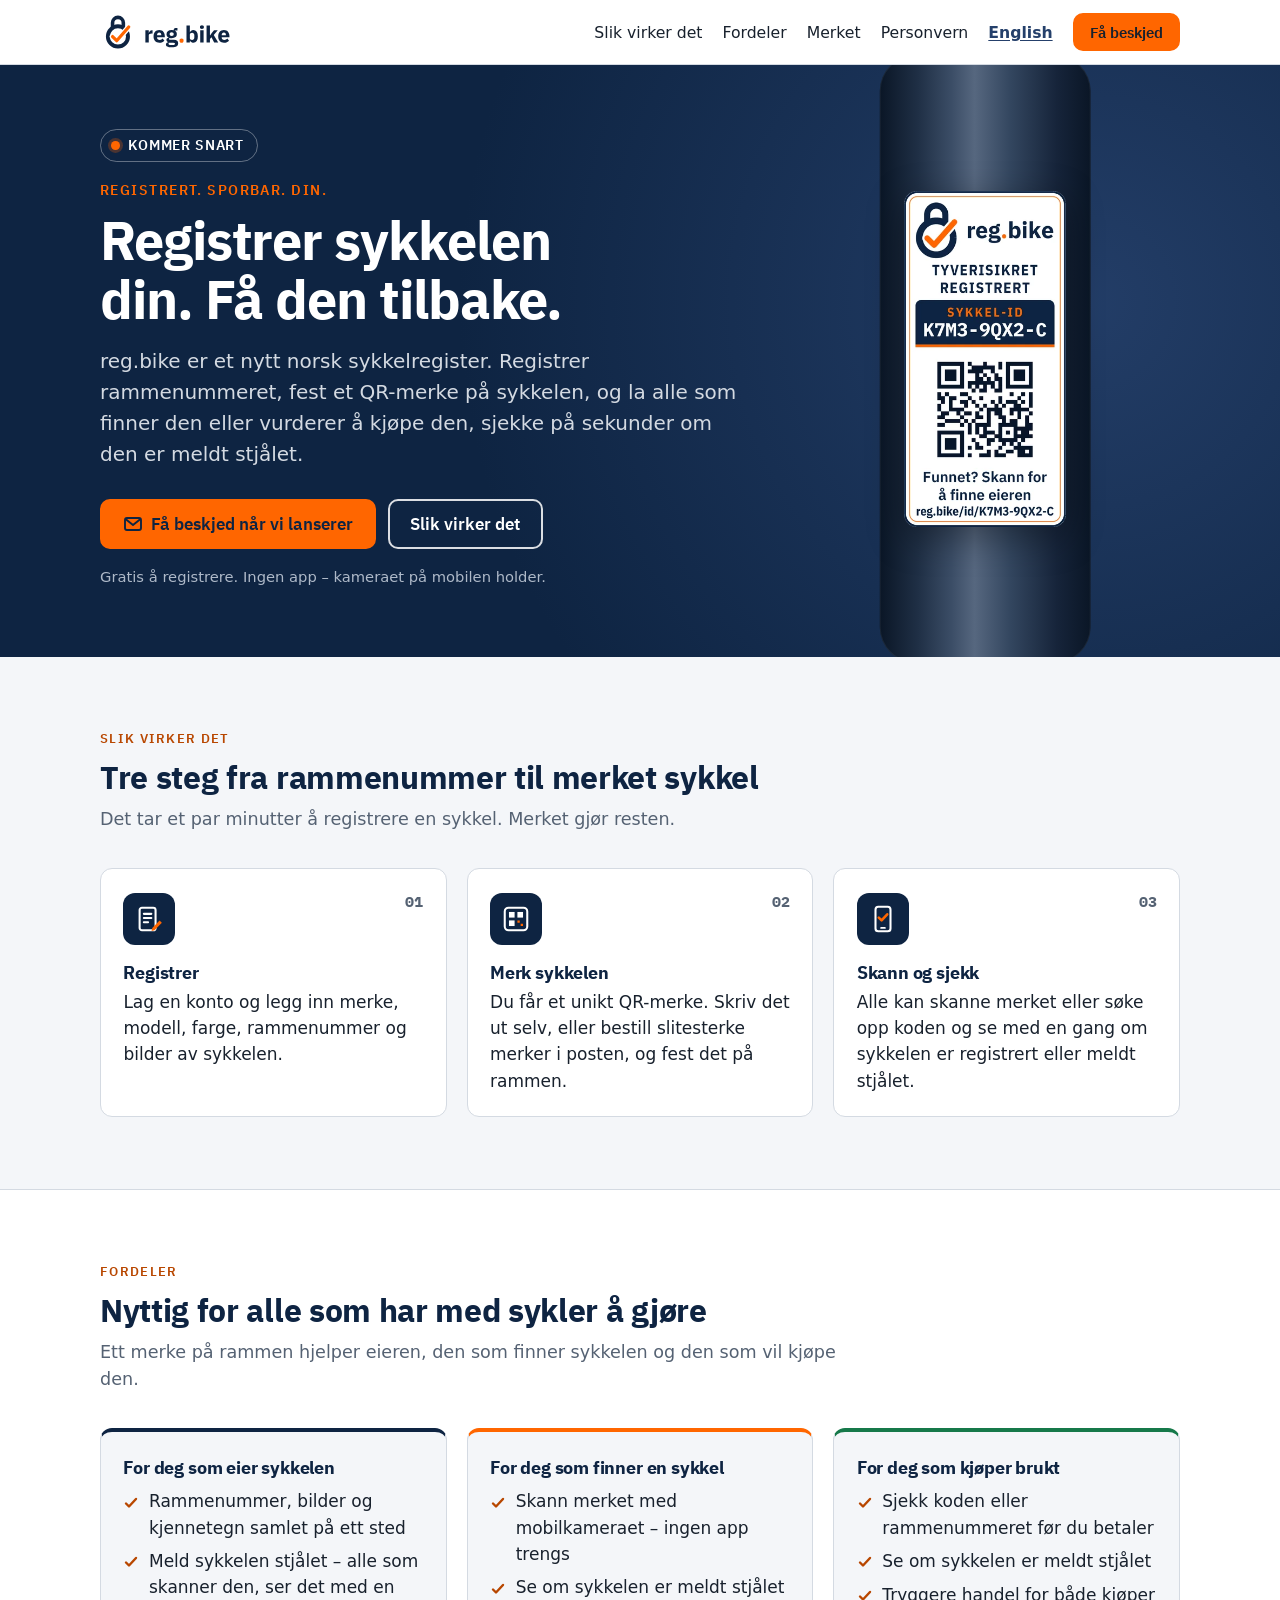
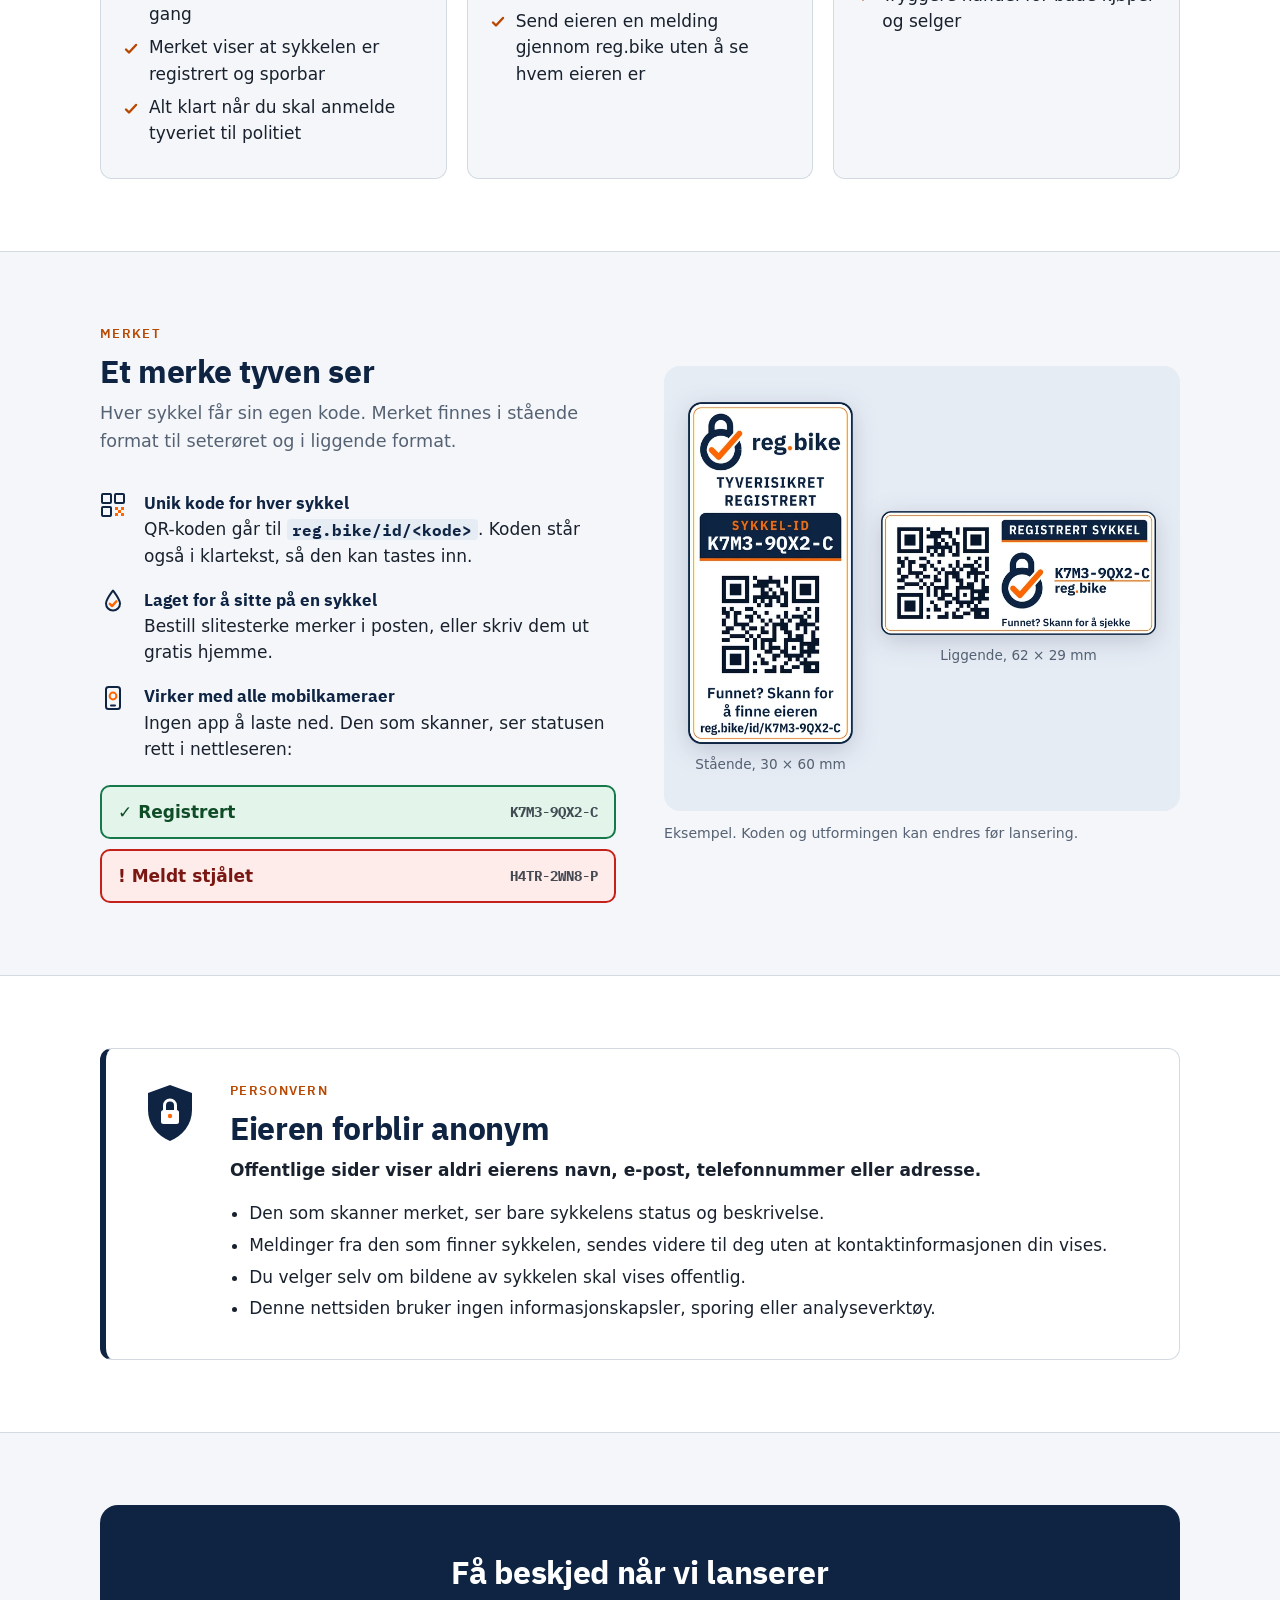
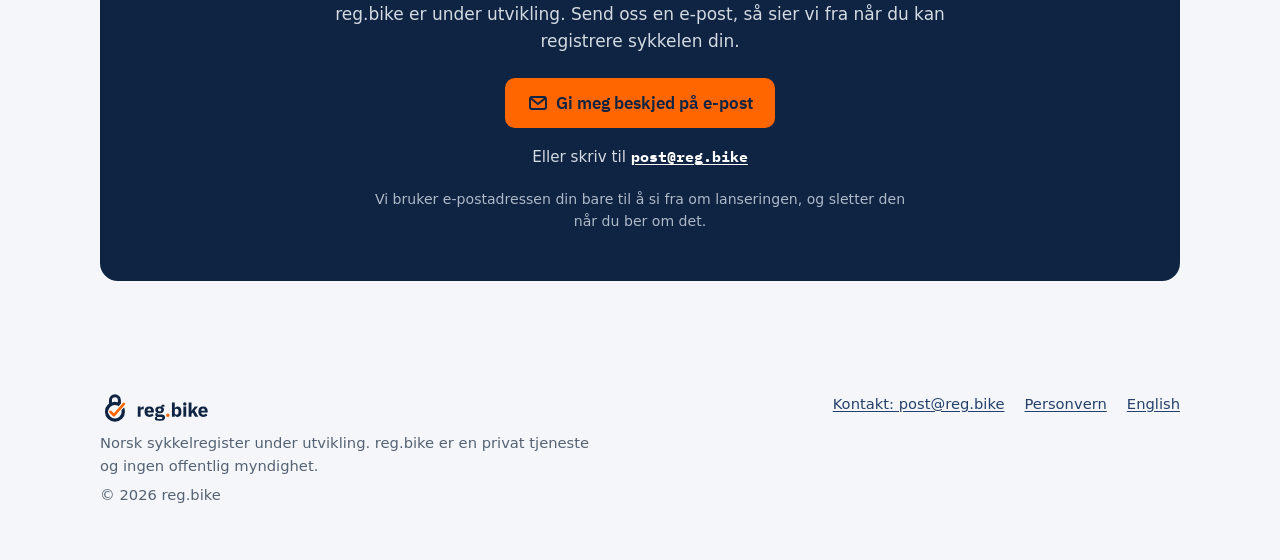
==== index.html @ eb4c4d3d "Landing page for reg.bike (coming soon), nb + en" ====
<!doctype html>
<html lang="nb">
<head>
<meta charset="utf-8">
<meta name="viewport" content="width=device-width, initial-scale=1">
<meta http-equiv="Content-Security-Policy" content="default-src 'none'; img-src 'self' data:; style-src 'self'; font-src 'self'; manifest-src 'self'; base-uri 'none'; form-action 'none'">
<meta name="referrer" content="strict-origin-when-cross-origin">
<title>reg.bike – norsk sykkelregister · Kommer snart</title>
<meta name="description" content="Registrer sykkelen med rammenummer og få et unikt QR-merke. Alle som finner eller vil kjøpe sykkelen, kan sjekke om den er registrert eller meldt stjålet. Kommer snart.">
<link rel="canonical" href="https://reg.bike/">
<link rel="alternate" hreflang="nb" href="https://reg.bike/">
<link rel="alternate" hreflang="en" href="https://reg.bike/en/">
<link rel="alternate" hreflang="x-default" href="https://reg.bike/">
<meta property="og:type" content="website">
<meta property="og:site_name" content="reg.bike">
<meta property="og:url" content="https://reg.bike/">
<meta property="og:title" content="reg.bike – Registrert. Sporbar. Din.">
<meta property="og:description" content="Registrer sykkelen med rammenummer og få et unikt QR-merke. Alle som finner eller vil kjøpe sykkelen, kan sjekke om den er registrert eller meldt stjålet. Kommer snart.">
<meta property="og:locale" content="nb_NO">
<meta property="og:locale:alternate" content="en_GB">
<meta property="og:image" content="https://reg.bike/og-image.png">
<meta property="og:image:type" content="image/png">
<meta property="og:image:width" content="1200">
<meta property="og:image:height" content="630">
<meta property="og:image:alt" content="reg.bike-logo og et QR-merke for sykkel med teksten «Registrert. Sporbar. Din.»">
<meta name="twitter:card" content="summary_large_image">
<meta name="twitter:title" content="reg.bike – Registrert. Sporbar. Din.">
<meta name="twitter:description" content="Registrer sykkelen med rammenummer og få et unikt QR-merke. Alle som finner eller vil kjøpe sykkelen, kan sjekke om den er registrert eller meldt stjålet. Kommer snart.">
<meta name="twitter:image" content="https://reg.bike/og-image.png">
<meta name="twitter:image:alt" content="reg.bike-logo og et QR-merke for sykkel med teksten «Registrert. Sporbar. Din.»">
<meta name="theme-color" content="#0E2442">
<link rel="preload" href="fonts/IBMPlexSans-Bold.woff2" as="font" type="font/woff2" crossorigin>
<link rel="stylesheet" href="style.css">
<link rel="icon" href="favicon.ico" sizes="48x48">
<link rel="icon" href="favicon.svg" type="image/svg+xml">
<link rel="apple-touch-icon" href="apple-touch-icon.png">
<link rel="manifest" href="site.webmanifest">
</head>
<body>
<a class="skip" href="#main">Hopp til innhold</a>
<header class="top">
  <div class="wrap bar">
    <a class="brand" href="./" aria-label="reg.bike – til forsiden"><img src="img/lockup.svg" alt="reg.bike" width="128" height="35"></a>
    <nav aria-label="Hovedmeny">
     <ul class="nav">
      <li class="hide-sm"><a href="#slik">Slik virker det</a></li>
      <li class="hide-sm"><a href="#fordeler">Fordeler</a></li>
      <li class="hide-sm"><a href="#merket">Merket</a></li>
      <li class="hide-sm"><a href="#personvern">Personvern</a></li>
      <li><a class="lang" href="en/" hreflang="en" lang="en" aria-label="Read this page in English">English</a></li>
      <li><a class="btn" href="#beskjed">Få beskjed</a></li>
     </ul>
    </nav>
  </div>
</header>
<main id="main">
<section class="hero" aria-labelledby="hero-title">
  <div class="wrap">
    <div>
      <p class="soon">Kommer snart</p>
      <p class="slogan">Registrert. Sporbar. Din.</p>
      <h1 id="hero-title">Registrer sykkelen din. Få den tilbake.</h1>
      <p class="lead">reg.bike er et nytt norsk sykkelregister. Registrer rammenummeret, fest et QR-merke på sykkelen, og la alle som finner den eller vurderer å kjøpe den, sjekke på sekunder om den er meldt stjålet.</p>
      <div class="actions">
        <a class="btn" href="mailto:post@reg.bike?subject=Gi%20meg%20beskjed%20n%C3%A5r%20reg.bike%20lanserer&amp;body=Hei%21%0A%0AGi%20meg%20beskjed%20n%C3%A5r%20jeg%20kan%20registrere%20sykkelen%20min%20p%C3%A5%20reg.bike.%0A%0A"><svg width="20" height="20" viewBox="0 0 20 20" aria-hidden="true" focusable="false"><rect x="2" y="4" width="16" height="12" rx="2" fill="none" stroke="currentColor" stroke-width="1.9"/><path d="M2.8 5.2L10 11l7.2-5.8" fill="none" stroke="currentColor" stroke-width="1.9" stroke-linejoin="round"/></svg>Få beskjed når vi lanserer</a>
        <a class="btn ghost" href="#slik">Slik virker det</a>
      </div>
      <p class="fine">Gratis å registrere. Ingen app – kameraet på mobilen holder.</p>
    </div>
    <div class="tube">
      <picture>
        <source type="image/webp" srcset="img/sticker-portrait-30x60-color.webp 1x, img/sticker-portrait-30x60-color@2x.webp 2x">
        <img src="img/sticker-portrait-30x60-color.png" srcset="img/sticker-portrait-30x60-color@2x.png 2x" width="300" height="621" alt="Eksempel på et stående reg.bike-merke på et seterør: «Tyverisikret registrert», sykkel-ID K7M3-9QX2-C, QR-kode og teksten «Funnet? Skann for å finne eieren»." fetchpriority="high">
      </picture>
    </div>
  </div>
</section>

<section class="section" id="slik" aria-labelledby="how-title">
  <div class="wrap">
    <p class="kicker">Slik virker det</p>
    <h2 id="how-title">Tre steg fra rammenummer til merket sykkel</h2>
    <p class="intro">Det tar et par minutter å registrere en sykkel. Merket gjør resten.</p>
    <ol class="steps">
      <li class="step"><span class="num" aria-hidden="true">01</span><span class="icon"><svg viewBox="0 0 32 32" aria-hidden="true" focusable="false"><rect x="6" y="4" width="17" height="24" rx="2.5" fill="none" stroke="#FFFFFF" stroke-width="2.2"/><path d="M10.5 10.5h8M10.5 15h8M10.5 19.5h4.5" stroke="#FFFFFF" stroke-width="2.2" stroke-linecap="round"/><path d="M19.5 25.5l7.8-7.8 2.4 2.4-7.8 7.8-3.2.8z" fill="#FF6600"/></svg></span>
        <h3>Registrer</h3><p>Lag en konto og legg inn merke, modell, farge, rammenummer og bilder av sykkelen.</p></li>
      <li class="step"><span class="num" aria-hidden="true">02</span><span class="icon"><svg viewBox="0 0 32 32" aria-hidden="true" focusable="false"><rect x="4" y="4" width="24" height="24" rx="4" fill="none" stroke="#FFFFFF" stroke-width="2.2"/><rect x="8.5" y="8.5" width="6" height="6" fill="#FFFFFF"/><rect x="17.5" y="8.5" width="6" height="6" fill="#FFFFFF"/><rect x="8.5" y="17.5" width="6" height="6" fill="#FFFFFF"/><path d="M17.5 17.5h2.5v2.5h-2.5zM21 21h2.5v2.5H21z" fill="#FF6600"/></svg></span>
        <h3>Merk sykkelen</h3><p>Du får et unikt QR-merke. Skriv det ut selv, eller bestill slitesterke merker i posten, og fest det på rammen.</p></li>
      <li class="step"><span class="num" aria-hidden="true">03</span><span class="icon"><svg viewBox="0 0 32 32" aria-hidden="true" focusable="false"><rect x="8" y="3" width="16" height="26" rx="3" fill="none" stroke="#FFFFFF" stroke-width="2.2"/><path d="M14 25.5h4" stroke="#FFFFFF" stroke-width="2" stroke-linecap="round"/><path d="M11.5 14.5l3 3 6-6.5" fill="none" stroke="#FF6600" stroke-width="2.8" stroke-linecap="round" stroke-linejoin="round"/></svg></span>
        <h3>Skann og sjekk</h3><p>Alle kan skanne merket eller søke opp koden og se med en gang om sykkelen er registrert eller meldt stjålet.</p></li>
    </ol>
  </div>
</section>

<section class="section alt" id="fordeler" aria-labelledby="ben-title">
  <div class="wrap">
    <p class="kicker">Fordeler</p>
    <h2 id="ben-title">Nyttig for alle som har med sykler å gjøre</h2>
    <p class="intro">Ett merke på rammen hjelper eieren, den som finner sykkelen og den som vil kjøpe den.</p>
    <div class="cards">
      <article class="card owner"><h3>For deg som eier sykkelen</h3><ul><li>Rammenummer, bilder og kjennetegn samlet på ett sted</li><li>Meld sykkelen stjålet – alle som skanner den, ser det med en gang</li><li>Merket viser at sykkelen er registrert og sporbar</li><li>Alt klart når du skal anmelde tyveriet til politiet</li></ul></article>
      <article class="card finder"><h3>For deg som finner en sykkel</h3><ul><li>Skann merket med mobilkameraet – ingen app trengs</li><li>Se om sykkelen er meldt stjålet</li><li>Send eieren en melding gjennom reg.bike uten å se hvem eieren er</li></ul></article>
      <article class="card buyer"><h3>For deg som kjøper brukt</h3><ul><li>Sjekk koden eller rammenummeret før du betaler</li><li>Se om sykkelen er meldt stjålet</li><li>Tryggere handel for både kjøper og selger</li></ul></article>
    </div>
  </div>
</section>

<section class="section" id="merket" aria-labelledby="st-title">
  <div class="wrap sticker-grid">
    <div>
      <p class="kicker">Merket</p>
      <h2 id="st-title">Et merke tyven ser</h2>
      <p class="intro">Hver sykkel får sin egen kode. Merket finnes i stående format til seterøret og i liggende format.</p>
      <ul class="facts">
        <li><svg viewBox="0 0 26 26" aria-hidden="true" focusable="false"><rect x="2" y="2" width="9" height="9" rx="1" fill="none" stroke="#0E2442" stroke-width="2"/><rect x="15" y="2" width="9" height="9" rx="1" fill="none" stroke="#0E2442" stroke-width="2"/><rect x="2" y="15" width="9" height="9" rx="1" fill="none" stroke="#0E2442" stroke-width="2"/><path d="M15 15h3v3h-3zM21 15h3v3h-3zM18 18h3v3h-3zM15 21h3v3h-3zM21 21h3v3h-3z" fill="#FF6600"/></svg><div><strong>Unik kode for hver sykkel</strong>QR-koden går til <span class="url">reg.bike/id/&lt;kode&gt;</span>. Koden står også i klartekst, så den kan tastes inn.</div></li>
        <li><svg viewBox="0 0 26 26" aria-hidden="true" focusable="false"><path d="M13 2.5C9 8 6 11.8 6 15.6a7 7 0 0 0 14 0C20 11.8 17 8 13 2.5z" fill="none" stroke="#0E2442" stroke-width="2" stroke-linejoin="round"/><path d="M9.8 15.8l2.3 2.3 4.3-4.8" fill="none" stroke="#FF6600" stroke-width="2.4" stroke-linecap="round" stroke-linejoin="round"/></svg><div><strong>Laget for å sitte på en sykkel</strong>Bestill slitesterke merker i posten, eller skriv dem ut gratis hjemme.</div></li>
        <li><svg viewBox="0 0 26 26" aria-hidden="true" focusable="false"><rect x="6" y="2" width="14" height="22" rx="2.5" fill="none" stroke="#0E2442" stroke-width="2"/><circle cx="13" cy="11" r="3.4" fill="none" stroke="#FF6600" stroke-width="2"/><path d="M11 20.5h4" stroke="#0E2442" stroke-width="2" stroke-linecap="round"/></svg><div><strong>Virker med alle mobilkameraer</strong>Ingen app å laste ned. Den som skanner, ser statusen rett i nettleseren:</div></li>
      </ul>
      <div class="status" role="list">
        <div class="pill ok" role="listitem">✓ Registrert<code>K7M3-9QX2-C</code></div>
        <div class="pill bad" role="listitem">! Meldt stjålet<code>H4TR-2WN8-P</code></div>
      </div>
    </div>
    <div>
      <div class="sticker-show">
        <figure class="portrait">
          <picture><source type="image/webp" srcset="img/sticker-portrait-30x60-color.webp 1x, img/sticker-portrait-30x60-color@2x.webp 2x"><img src="img/sticker-portrait-30x60-color.png" width="300" height="621" alt="Stående reg.bike-merke med sykkel-ID og QR-kode" decoding="async"></picture>
          <figcaption>Stående, 30&nbsp;×&nbsp;60&nbsp;mm</figcaption>
        </figure>
        <figure class="landscape">
          <picture><source type="image/webp" srcset="img/sticker-62x29-color.webp 1x, img/sticker-62x29-color@2x.webp 2x"><img src="img/sticker-62x29-color.png" width="520" height="234" alt="Liggende reg.bike-merke med teksten «Registrert sykkel», QR-kode og koden K7M3-9QX2-C" decoding="async"></picture>
          <figcaption>Liggende, 62&nbsp;×&nbsp;29&nbsp;mm</figcaption>
        </figure>
      </div>
      <p class="hint">Eksempel. Koden og utformingen kan endres før lansering.</p>
    </div>
  </div>
</section>

<section class="section alt" id="personvern" aria-labelledby="pr-title">
  <div class="wrap">
    <div class="privacy">
      <svg class="shield" viewBox="0 0 64 64" aria-hidden="true" focusable="false"><path d="M32 4l22 8v17c0 14.5-9.4 25.6-22 31C19.4 54.6 10 43.5 10 29V12z" fill="#0E2442"/><rect x="23" y="29" width="18" height="14" rx="2.5" fill="#fff"/><path d="M26.5 29v-4.5a5.5 5.5 0 0 1 11 0V29" fill="none" stroke="#fff" stroke-width="3"/><circle cx="32" cy="35" r="2.2" fill="#FF6600"/></svg>
      <div>
        <p class="kicker">Personvern</p>
        <h2 id="pr-title">Eieren forblir anonym</h2>
        <p><strong>Offentlige sider viser aldri eierens navn, e-post, telefonnummer eller adresse.</strong></p>
        <ul><li>Den som skanner merket, ser bare sykkelens status og beskrivelse.</li><li>Meldinger fra den som finner sykkelen, sendes videre til deg uten at kontaktinformasjonen din vises.</li><li>Du velger selv om bildene av sykkelen skal vises offentlig.</li><li>Denne nettsiden bruker ingen informasjonskapsler, sporing eller analyseverktøy.</li></ul>
      </div>
    </div>
  </div>
</section>

<section class="section" id="beskjed" aria-labelledby="nt-title">
  <div class="wrap">
    <div class="notify">
      <h2 id="nt-title">Få beskjed når vi lanserer</h2>
      <p>reg.bike er under utvikling. Send oss en e-post, så sier vi fra når du kan registrere sykkelen din.</p>
      <a class="btn" href="mailto:post@reg.bike?subject=Gi%20meg%20beskjed%20n%C3%A5r%20reg.bike%20lanserer&amp;body=Hei%21%0A%0AGi%20meg%20beskjed%20n%C3%A5r%20jeg%20kan%20registrere%20sykkelen%20min%20p%C3%A5%20reg.bike.%0A%0A"><svg width="20" height="20" viewBox="0 0 20 20" aria-hidden="true" focusable="false"><rect x="2" y="4" width="16" height="12" rx="2" fill="none" stroke="currentColor" stroke-width="1.9"/><path d="M2.8 5.2L10 11l7.2-5.8" fill="none" stroke="currentColor" stroke-width="1.9" stroke-linejoin="round"/></svg>Gi meg beskjed på e-post</a>
      <p class="addr">Eller skriv til <a href="mailto:post@reg.bike">post@reg.bike</a></p>
      <p class="small">Vi bruker e-postadressen din bare til å si fra om lanseringen, og sletter den når du ber om det.</p>
    </div>
  </div>
</section>
</main>
<footer class="foot">
  <div class="wrap">
    <div>
      <img src="img/lockup.svg" alt="reg.bike" width="110" height="30" loading="lazy">
      <p>Norsk sykkelregister under utvikling. reg.bike er en privat tjeneste og ingen offentlig myndighet.</p>
      <p>© 2026 reg.bike</p>
    </div>
    <nav aria-label="Bunnmeny">
      <ul>
        <li><a href="mailto:post@reg.bike">Kontakt: post@reg.bike</a></li>
        <li><a href="#personvern">Personvern</a></li>
        <li><a href="en/" hreflang="en" lang="en">English</a></li>
      </ul>
    </nav>
  </div>
</footer>
</body>
</html>
---- style.css ----
/* reg.bike landing page. Brand: BRAND.md v1.0 (direction B, Hjullås). No JS, no third parties. */
@font-face{font-family:"IBM Plex Sans";font-weight:700;font-style:normal;font-display:swap;src:url(fonts/IBMPlexSans-Bold.woff2) format("woff2")}
@font-face{font-family:"IBM Plex Sans";font-weight:600;font-style:normal;font-display:swap;src:url(fonts/IBMPlexSans-SemiBold.woff2) format("woff2")}
@font-face{font-family:"IBM Plex Mono";font-weight:700;font-style:normal;font-display:swap;src:url(fonts/IBMPlexMono-Bold.woff2) format("woff2")}
:root{--navy:#0E2442;--navy-700:#25406B;--navy-100:#E6ECF4;--orange:#FF6600;--orange-700:#B84700;--fg:#18212D;--muted:#556273;--silver:#D4DAE2;--bg:#F4F6F9;--ok:#16794A;--ok-bg:#E3F4EA;--bad:#C4211A;--bad-bg:#FDECEA;--radius:12px;
--sans:system-ui,-apple-system,"Segoe UI",Roboto,Helvetica,Arial,sans-serif;--head:"IBM Plex Sans",system-ui,-apple-system,"Segoe UI",Roboto,sans-serif;--mono:"IBM Plex Mono",ui-monospace,SFMono-Regular,Menlo,Consolas,monospace}
*{box-sizing:border-box}
html{font-size:100%;scroll-behavior:smooth;-webkit-text-size-adjust:100%}
@media (prefers-reduced-motion:reduce){html{scroll-behavior:auto}}
body{margin:0;font-family:var(--sans);font-size:1.0625rem;color:var(--fg);background:var(--bg);line-height:1.55}
img{max-width:100%;height:auto}
a{color:var(--navy-700);text-underline-offset:.15em}
a:hover{color:var(--navy)}
a:focus-visible,.btn:focus-visible{outline:3px solid var(--orange);outline-offset:2px;border-radius:4px}
h1,h2,h3{text-wrap:balance;font-family:var(--head);color:var(--navy);font-weight:700;line-height:1.2;letter-spacing:-.01em}
h2{font-size:clamp(1.5rem,1.2rem + 1.2vw,2rem);margin:0 0 .6rem}
h3{font-size:1.15rem;margin:0 0 .35rem}
p{margin:0 0 1rem}
.wrap{max-width:1120px;margin:0 auto;padding:0 1.25rem}
.skip{position:absolute;left:-9999px;top:.5rem;background:#fff;color:var(--navy);padding:.6rem .9rem;border-radius:8px;z-index:10;font-weight:600}
.skip:focus{left:.75rem}
.vh{position:absolute;width:1px;height:1px;overflow:hidden;clip:rect(0 0 0 0);clip-path:inset(50%);white-space:nowrap}

/* Header */
.top{background:#fff;border-bottom:1px solid var(--silver)}
.bar{display:flex;align-items:center;justify-content:space-between;gap:1rem;min-height:64px}
.brand{display:inline-flex;text-decoration:none}
.brand img{display:block;height:36px;width:auto}
.nav{display:flex;align-items:center;gap:.25rem 1.25rem;margin:0;padding:0;list-style:none}
.nav a{color:var(--fg);text-decoration:none;font-weight:500;font-size:.98rem}
.nav a:hover{color:var(--navy);text-decoration:underline}
.nav .lang{font-weight:600;color:var(--navy-700);text-decoration:underline}
.nav .btn{margin:0;padding:.5rem .95rem;font-size:.95rem}

/* Buttons: orange with navy text (5.3:1). Never white on orange. */
.btn{display:inline-flex;align-items:center;gap:.5rem;background:var(--orange);color:var(--navy);border:2px solid var(--orange);border-radius:10px;padding:.8rem 1.3rem;font-family:var(--head);font-weight:600;font-size:1.05rem;text-decoration:none;line-height:1.2}
.btn:hover{background:#FF7A1F;border-color:#FF7A1F;color:var(--navy)}
.btn.ghost{background:transparent;color:#fff;border-color:rgba(255,255,255,.85)}
.btn.ghost:hover{background:var(--navy-700);color:#fff}
.btn svg{flex:none}

/* Hero */
.hero{background:var(--navy);color:#fff;overflow:hidden;position:relative}
.hero::before{content:"";position:absolute;inset:0;background:radial-gradient(circle at 85% 40%,rgba(37,64,107,.9),rgba(14,36,66,0) 55%);pointer-events:none}
.hero .wrap{position:relative;display:grid;grid-template-columns:minmax(0,1.25fr) minmax(0,.75fr);gap:2.5rem;align-items:center;padding-top:4rem;padding-bottom:4.25rem}
.soon{display:inline-flex;align-items:center;gap:.5rem;margin:0 0 1.1rem;padding:.3rem .8rem .3rem .65rem;border:1px solid rgba(255,255,255,.35);border-radius:999px;font-family:var(--head);font-weight:600;font-size:.85rem;letter-spacing:.06em;text-transform:uppercase;color:#fff}
.soon::before{content:"";width:.55rem;height:.55rem;border-radius:50%;background:var(--orange);box-shadow:0 0 0 3px rgba(255,102,0,.25)}
.slogan{font-family:var(--head);font-weight:600;letter-spacing:.1em;text-transform:uppercase;font-size:.9rem;color:var(--orange);margin:0 0 .6rem}
.hero h1{color:#fff;font-size:clamp(2.1rem,1.4rem + 3vw,3.4rem);margin:0 0 1.1rem;letter-spacing:-.02em;line-height:1.08}
.lead{font-size:clamp(1.08rem,1rem + .35vw,1.25rem);color:var(--silver);max-width:36em;margin:0 0 1.8rem}
.actions{display:flex;flex-wrap:wrap;gap:.75rem}
.hero .fine{margin:1.1rem 0 0;font-size:.92rem;color:#AEB9C8}
.hero .fine a{color:#fff}

/* Hero visual: the portrait sticker on a seat tube */
.tube{position:relative;justify-self:center;width:min(270px,70vw);padding:2.5rem 0;display:flex;justify-content:center}
.tube::before{content:"";position:absolute;top:-6rem;bottom:-6rem;left:50%;width:78%;transform:translateX(-50%);border-radius:36px;background:linear-gradient(90deg,#0a1626 0%,#1f2f45 18%,#3b4d66 34%,#56677f 45%,#33465f 62%,#16243a 84%,#0a1626 100%);box-shadow:inset 0 0 0 1px rgba(255,255,255,.06)}
.tube picture{position:relative;display:block;width:60%;filter:drop-shadow(0 10px 18px rgba(0,0,0,.35))}
.tube img{display:block;width:100%}

/* Sections */
section{scroll-margin-top:1rem}
.section{padding:4.5rem 0}
.section.alt{background:#fff;border-top:1px solid var(--silver);border-bottom:1px solid var(--silver)}
.kicker{font-family:var(--head);font-weight:600;letter-spacing:.1em;text-transform:uppercase;font-size:.82rem;color:var(--orange-700);margin:0 0 .5rem}
.intro{max-width:44em;color:var(--muted);font-size:1.1rem;margin-bottom:2.2rem}

.steps{list-style:none;margin:0;padding:0;display:grid;grid-template-columns:repeat(3,minmax(0,1fr));gap:1.25rem;counter-reset:step}
.step{background:#fff;border:1px solid var(--silver);border-radius:var(--radius);padding:1.5rem 1.4rem 1.4rem;position:relative}
.step .num{position:absolute;top:1.3rem;right:1.4rem;font-family:var(--mono);font-weight:700;font-size:.95rem;color:var(--muted)}
.icon{display:inline-grid;place-items:center;width:52px;height:52px;border-radius:12px;background:var(--navy);margin-bottom:1rem}
.icon svg{width:30px;height:30px}
.step p,.card p{margin:0;color:var(--fg)}

.cards{display:grid;grid-template-columns:repeat(3,minmax(0,1fr));gap:1.25rem}
.card{background:var(--bg);border:1px solid var(--silver);border-radius:var(--radius);padding:1.5rem 1.4rem;border-top:4px solid var(--navy)}
.card.finder{border-top-color:var(--orange)}
.card.buyer{border-top-color:var(--ok)}
.card ul{margin:.6rem 0 0;padding:0;list-style:none}
.card li{position:relative;padding-left:1.6rem;margin:.45rem 0}
.card li::before{content:"";position:absolute;left:0;top:.38em;width:1rem;height:1rem;background:no-repeat center/contain url("data:image/svg+xml,%3Csvg xmlns='http://www.w3.org/2000/svg' viewBox='0 0 16 16'%3E%3Cpath d='M3 8.5l3 3 7-7.5' fill='none' stroke='%23B84700' stroke-width='2.4' stroke-linecap='round' stroke-linejoin='round'/%3E%3C/svg%3E")}

/* Status demo */
.status{display:grid;gap:.6rem;margin-top:1.4rem}
.pill{display:flex;align-items:center;gap:.6rem;padding:.75rem 1rem;border-radius:10px;font-weight:600;border:2px solid}
.pill.ok{background:var(--ok-bg);border-color:var(--ok);color:#0f4d27}
.pill.bad{background:var(--bad-bg);border-color:var(--bad);color:#7a1712}
.pill code{font-family:var(--mono);font-weight:700;margin-left:auto;font-size:.9rem;color:var(--fg);opacity:.8}

/* Sticker */
.sticker-grid{display:grid;grid-template-columns:minmax(0,1fr) minmax(0,1fr);gap:3rem;align-items:center}
.sticker-show{display:flex;align-items:center;justify-content:center;gap:1.75rem;background:var(--navy-100);border-radius:16px;padding:2.25rem 1.5rem}
.sticker-show .portrait{width:165px;flex:none}
.sticker-show .landscape{flex:1 1 0;max-width:300px;min-width:0}
.sticker-show img{display:block;width:100%;filter:drop-shadow(0 6px 12px rgba(14,36,66,.18))}
.sticker-show figcaption{font-size:.85rem;color:var(--muted);text-align:center;margin-top:.6rem}
.facts{list-style:none;margin:0;padding:0}
.facts li{display:grid;grid-template-columns:2rem 1fr;gap:.25rem .75rem;margin:0 0 1.1rem}
.facts svg{width:26px;height:26px;margin-top:.1rem}
.facts strong{display:block;font-family:var(--head);color:var(--navy)}
.url{font-family:var(--mono);font-weight:700;color:var(--navy);background:var(--navy-100);padding:.05rem .35rem;border-radius:4px;white-space:nowrap;font-size:.92em}

/* Privacy */
.privacy{display:grid;grid-template-columns:auto minmax(0,1fr);gap:1.75rem;align-items:start;background:#fff;border:1px solid var(--silver);border-left:6px solid var(--navy);border-radius:var(--radius);padding:2rem}
.privacy .shield{width:64px;height:64px}
.privacy ul{margin:.4rem 0 0;padding-left:1.2rem}
.privacy li{margin:.35rem 0}

/* Notify */
.notify{background:var(--navy);color:#fff;border-radius:18px;padding:3rem 2rem;text-align:center;position:relative;overflow:hidden}
.notify h2{color:#fff}
.notify p{color:var(--silver);max-width:38em;margin-left:auto;margin-right:auto}
.notify .btn{margin-top:.5rem}
.notify .addr{margin-top:1.1rem;font-size:.95rem}
.notify .addr a{color:#fff;font-family:var(--mono);font-weight:700}
.notify .small{font-size:.88rem;color:#AEB9C8;margin-top:1.2rem;margin-bottom:0}

/* Footer */
.foot{padding:2.5rem 0 3rem;color:var(--muted);font-size:.92rem}
.foot .wrap{display:flex;flex-wrap:wrap;gap:1rem 2rem;align-items:flex-start;justify-content:space-between}
.foot img{height:30px;width:auto;display:block;margin-bottom:.6rem}
.foot p{margin:0 0 .35rem;max-width:34em}
.foot ul{list-style:none;margin:0;padding:0;display:flex;flex-wrap:wrap;gap:.4rem 1.25rem}
.foot a{color:var(--navy-700)}

/* 404 */
.nf{min-height:60vh;display:grid;place-items:center;text-align:center;padding:4rem 0}
.nf .code{font-family:var(--mono);font-weight:700;color:var(--orange-700);letter-spacing:.1em}
.nf .box{max-width:36em}
.nf .actions{justify-content:center;margin-top:1.5rem}
.nf .btn.secondary{background:#fff;color:var(--navy);border-color:var(--navy)}
.nf .btn.secondary:hover{background:var(--navy-100)}

/* Responsive */
@media (max-width:900px){
  .hero .wrap{grid-template-columns:1fr;gap:1rem;padding-top:2.75rem;padding-bottom:0}
  .tube{width:min(210px,54vw);padding:1.75rem 0 2.25rem;margin-top:.5rem}
  .tube::before{top:0;bottom:0;border-radius:36px 36px 0 0}
  .steps,.cards{grid-template-columns:1fr}
  .sticker-grid{grid-template-columns:1fr;gap:2rem}
  .section{padding:3.25rem 0}
}
@media (max-width:720px){
  .nav .hide-sm{display:none}
}
@media (max-width:520px){
  body{font-size:1rem}
  .wrap{padding:0 1rem}
  .brand img{height:30px}
  .nav{gap:.25rem .9rem}
  .nav .btn{padding:.45rem .7rem;font-size:.9rem}
  .actions .btn{width:100%;justify-content:center}
  .sticker-show{gap:1rem;padding:1.5rem 1rem}
  .sticker-show .portrait{width:100px}
  .privacy{grid-template-columns:1fr;padding:1.5rem 1.25rem;gap:1rem}
  .privacy .shield{width:48px;height:48px}
  .notify{padding:2.25rem 1.25rem;border-radius:14px}
}
@media print{.hero,.notify{background:#fff;color:#000}.hero h1,.notify h2{color:#000}.tube::before{display:none}}
.sticker-show figure{margin:0}
.hint{color:var(--muted);font-size:.88rem;margin-top:.75rem}
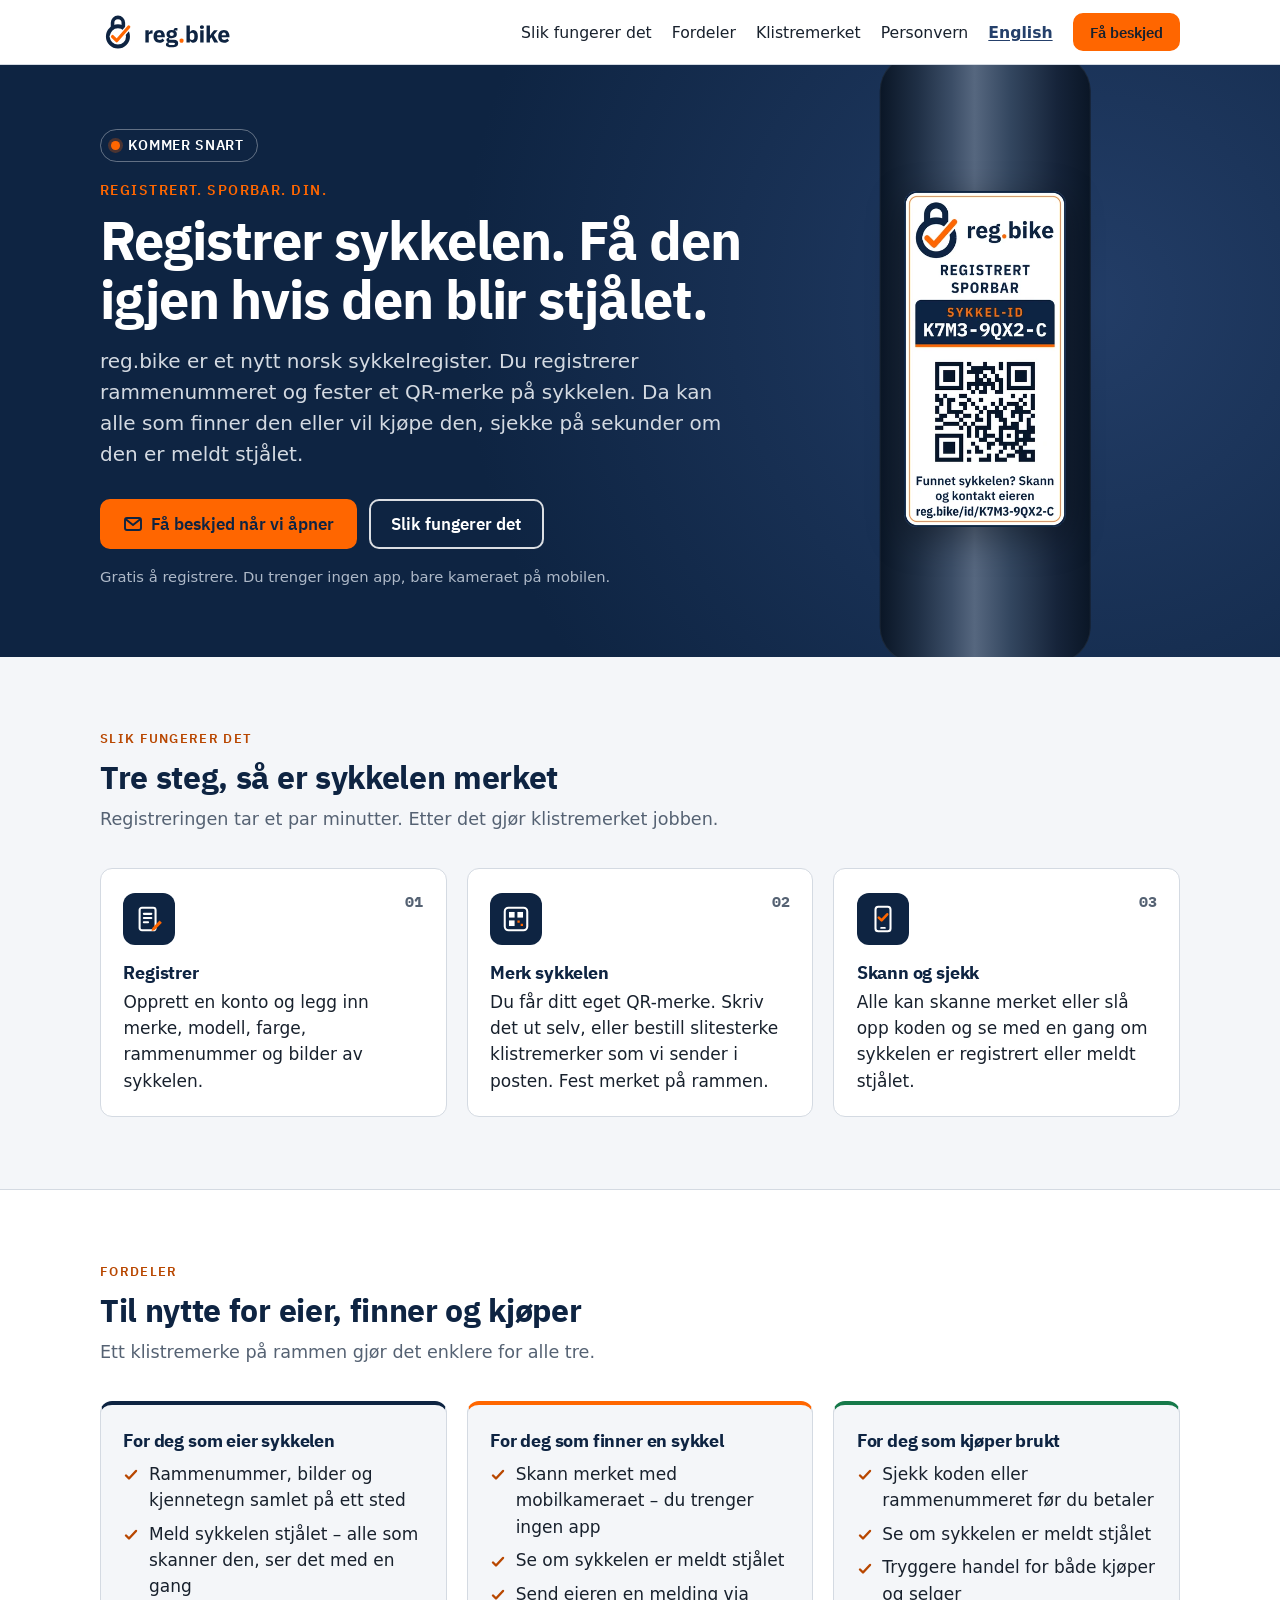
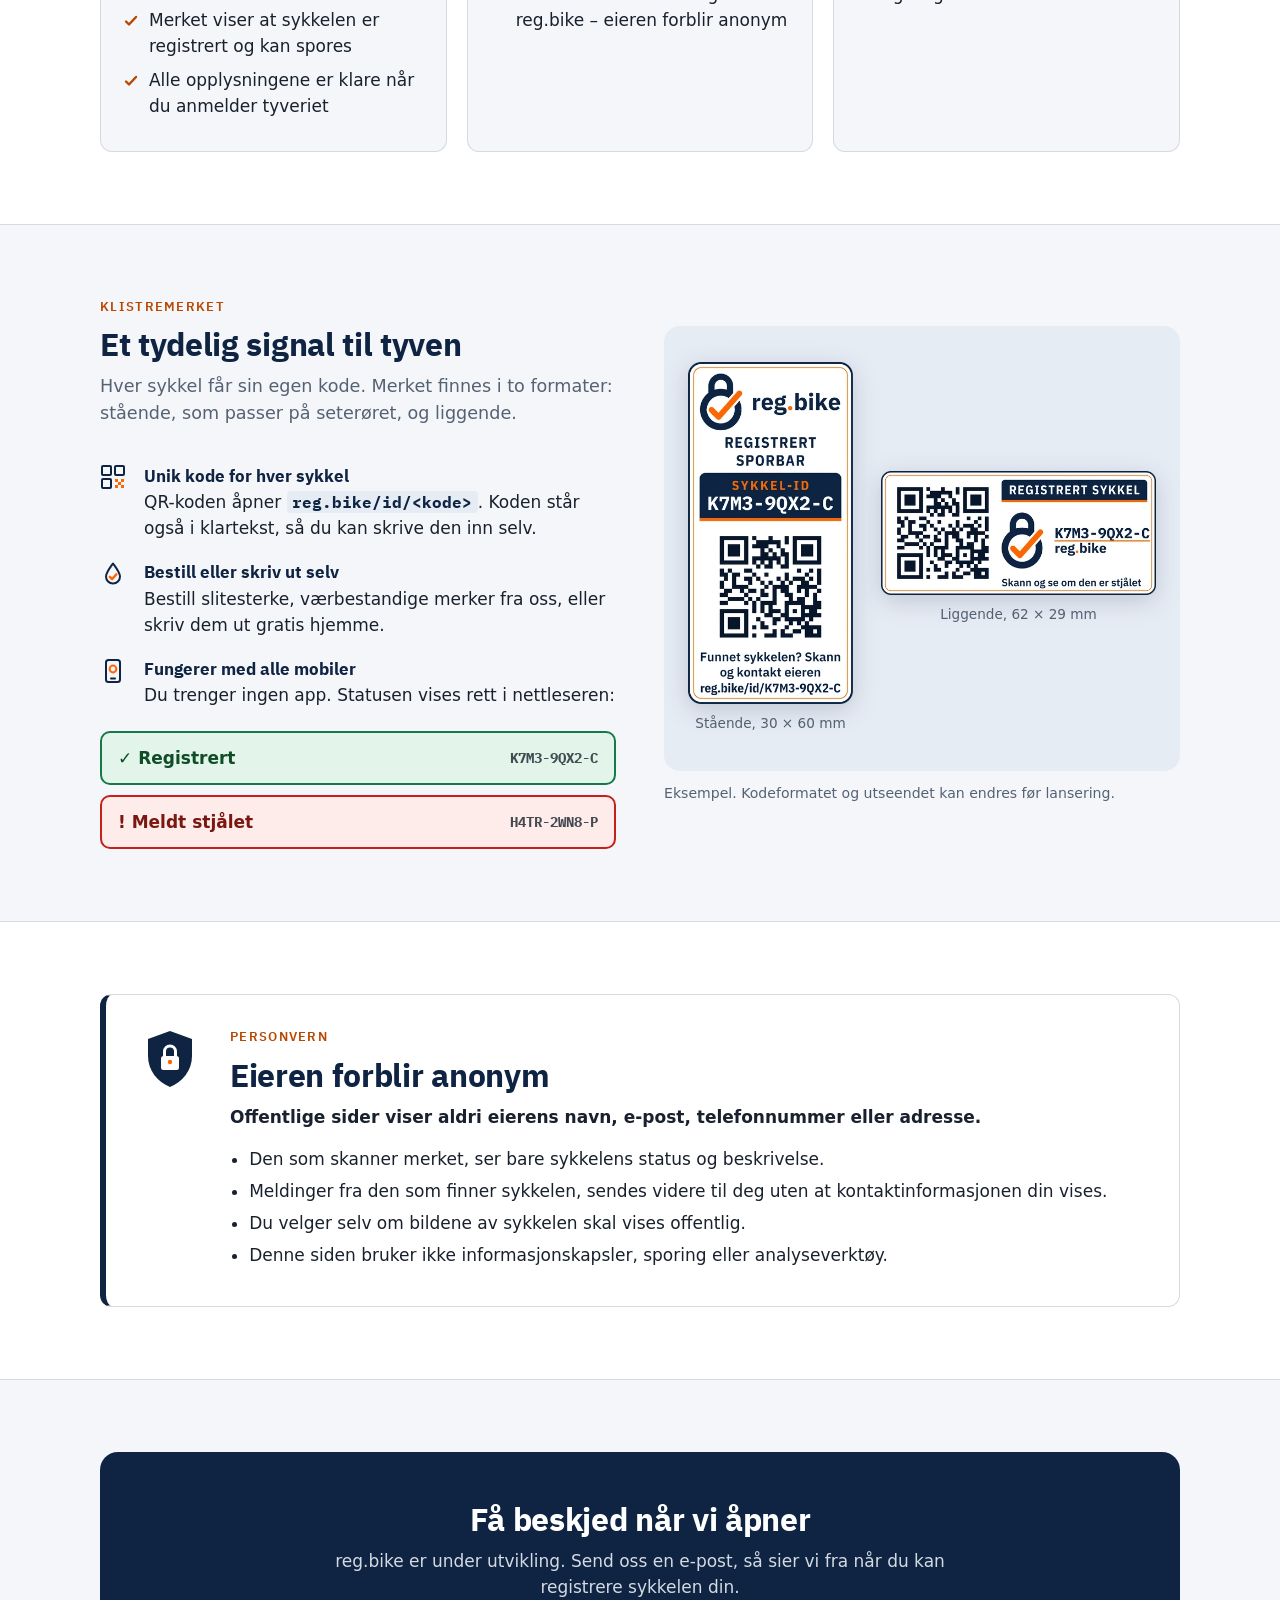
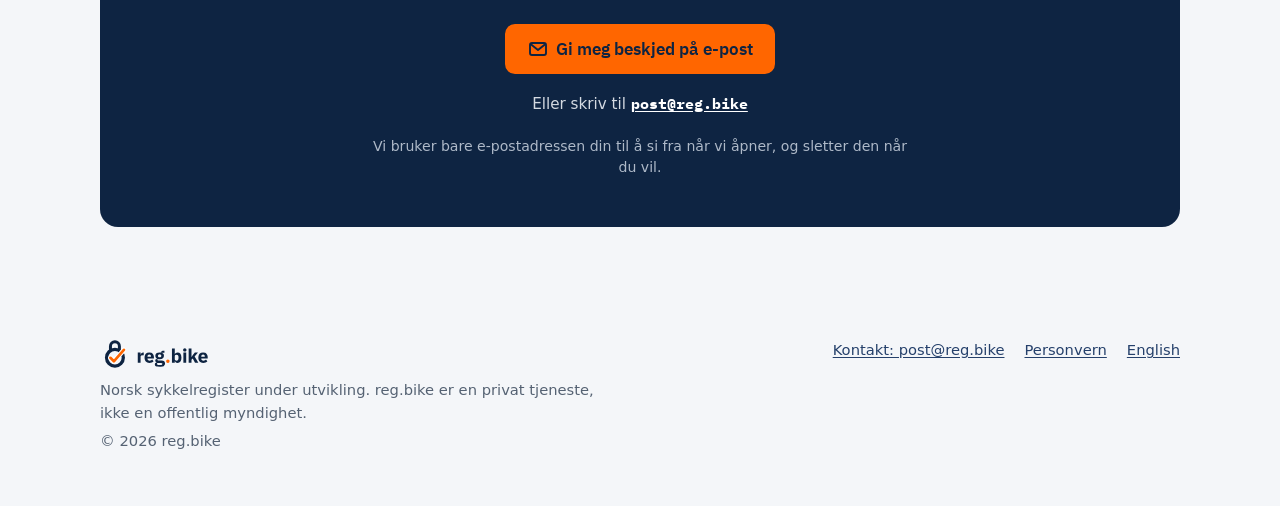
==== commit fa878689: "Norwegian copy review: natural bokmål, new sticker texts in images" ====
--- a/index.html
+++ b/index.html
@@ -6,7 +6,7 @@
 <meta http-equiv="Content-Security-Policy" content="default-src 'none'; img-src 'self' data:; style-src 'self'; font-src 'self'; manifest-src 'self'; base-uri 'none'; form-action 'none'">
 <meta name="referrer" content="strict-origin-when-cross-origin">
 <title>reg.bike – norsk sykkelregister · Kommer snart</title>
-<meta name="description" content="Registrer sykkelen med rammenummer og få et unikt QR-merke. Alle som finner eller vil kjøpe sykkelen, kan sjekke om den er registrert eller meldt stjålet. Kommer snart.">
+<meta name="description" content="Registrer sykkelen og rammenummeret, og få ditt eget QR-merke. Alle som finner sykkelen eller vil kjøpe den, kan sjekke om den er meldt stjålet. Kommer snart.">
 <link rel="canonical" href="https://reg.bike/">
 <link rel="alternate" hreflang="nb" href="https://reg.bike/">
 <link rel="alternate" hreflang="en" href="https://reg.bike/en/">
@@ -15,19 +15,19 @@
 <meta property="og:site_name" content="reg.bike">
 <meta property="og:url" content="https://reg.bike/">
 <meta property="og:title" content="reg.bike – Registrert. Sporbar. Din.">
-<meta property="og:description" content="Registrer sykkelen med rammenummer og få et unikt QR-merke. Alle som finner eller vil kjøpe sykkelen, kan sjekke om den er registrert eller meldt stjålet. Kommer snart.">
+<meta property="og:description" content="Registrer sykkelen og rammenummeret, og få ditt eget QR-merke. Alle som finner sykkelen eller vil kjøpe den, kan sjekke om den er meldt stjålet. Kommer snart.">
 <meta property="og:locale" content="nb_NO">
 <meta property="og:locale:alternate" content="en_GB">
 <meta property="og:image" content="https://reg.bike/og-image.png">
 <meta property="og:image:type" content="image/png">
 <meta property="og:image:width" content="1200">
 <meta property="og:image:height" content="630">
-<meta property="og:image:alt" content="reg.bike-logo og et QR-merke for sykkel med teksten «Registrert. Sporbar. Din.»">
+<meta property="og:image:alt" content="reg.bike-logoen og et QR-merke til sykkelen med teksten «Registrert. Sporbar. Din.»">
 <meta name="twitter:card" content="summary_large_image">
 <meta name="twitter:title" content="reg.bike – Registrert. Sporbar. Din.">
-<meta name="twitter:description" content="Registrer sykkelen med rammenummer og få et unikt QR-merke. Alle som finner eller vil kjøpe sykkelen, kan sjekke om den er registrert eller meldt stjålet. Kommer snart.">
+<meta name="twitter:description" content="Registrer sykkelen og rammenummeret, og få ditt eget QR-merke. Alle som finner sykkelen eller vil kjøpe den, kan sjekke om den er meldt stjålet. Kommer snart.">
 <meta name="twitter:image" content="https://reg.bike/og-image.png">
-<meta name="twitter:image:alt" content="reg.bike-logo og et QR-merke for sykkel med teksten «Registrert. Sporbar. Din.»">
+<meta name="twitter:image:alt" content="reg.bike-logoen og et QR-merke til sykkelen med teksten «Registrert. Sporbar. Din.»">
 <meta name="theme-color" content="#0E2442">
 <link rel="preload" href="fonts/IBMPlexSans-Bold.woff2" as="font" type="font/woff2" crossorigin>
 <link rel="stylesheet" href="style.css">
@@ -37,15 +37,15 @@
 <link rel="manifest" href="site.webmanifest">
 </head>
 <body>
-<a class="skip" href="#main">Hopp til innhold</a>
+<a class="skip" href="#main">Gå til hovedinnholdet</a>
 <header class="top">
   <div class="wrap bar">
     <a class="brand" href="./" aria-label="reg.bike – til forsiden"><img src="img/lockup.svg" alt="reg.bike" width="128" height="35"></a>
     <nav aria-label="Hovedmeny">
      <ul class="nav">
-      <li class="hide-sm"><a href="#slik">Slik virker det</a></li>
+      <li class="hide-sm"><a href="#slik">Slik fungerer det</a></li>
       <li class="hide-sm"><a href="#fordeler">Fordeler</a></li>
-      <li class="hide-sm"><a href="#merket">Merket</a></li>
+      <li class="hide-sm"><a href="#merket">Klistremerket</a></li>
       <li class="hide-sm"><a href="#personvern">Personvern</a></li>
       <li><a class="lang" href="en/" hreflang="en" lang="en" aria-label="Read this page in English">English</a></li>
       <li><a class="btn" href="#beskjed">Få beskjed</a></li>
@@ -59,18 +59,18 @@
     <div>
       <p class="soon">Kommer snart</p>
       <p class="slogan">Registrert. Sporbar. Din.</p>
-      <h1 id="hero-title">Registrer sykkelen din. Få den tilbake.</h1>
-      <p class="lead">reg.bike er et nytt norsk sykkelregister. Registrer rammenummeret, fest et QR-merke på sykkelen, og la alle som finner den eller vurderer å kjøpe den, sjekke på sekunder om den er meldt stjålet.</p>
+      <h1 id="hero-title">Registrer sykkelen. Få den igjen hvis den blir stjålet.</h1>
+      <p class="lead">reg.bike er et nytt norsk sykkelregister. Du registrerer rammenummeret og fester et QR-merke på sykkelen. Da kan alle som finner den eller vil kjøpe den, sjekke på sekunder om den er meldt stjålet.</p>
       <div class="actions">
-        <a class="btn" href="mailto:post@reg.bike?subject=Gi%20meg%20beskjed%20n%C3%A5r%20reg.bike%20lanserer&amp;body=Hei%21%0A%0AGi%20meg%20beskjed%20n%C3%A5r%20jeg%20kan%20registrere%20sykkelen%20min%20p%C3%A5%20reg.bike.%0A%0A"><svg width="20" height="20" viewBox="0 0 20 20" aria-hidden="true" focusable="false"><rect x="2" y="4" width="16" height="12" rx="2" fill="none" stroke="currentColor" stroke-width="1.9"/><path d="M2.8 5.2L10 11l7.2-5.8" fill="none" stroke="currentColor" stroke-width="1.9" stroke-linejoin="round"/></svg>Få beskjed når vi lanserer</a>
-        <a class="btn ghost" href="#slik">Slik virker det</a>
+        <a class="btn" href="mailto:post@reg.bike?subject=Gi%20meg%20beskjed%20n%C3%A5r%20reg.bike%20%C3%A5pner&amp;body=Hei%21%0A%0AGi%20meg%20beskjed%20n%C3%A5r%20jeg%20kan%20registrere%20sykkelen%20min%20p%C3%A5%20reg.bike.%0A%0A"><svg width="20" height="20" viewBox="0 0 20 20" aria-hidden="true" focusable="false"><rect x="2" y="4" width="16" height="12" rx="2" fill="none" stroke="currentColor" stroke-width="1.9"/><path d="M2.8 5.2L10 11l7.2-5.8" fill="none" stroke="currentColor" stroke-width="1.9" stroke-linejoin="round"/></svg>Få beskjed når vi åpner</a>
+        <a class="btn ghost" href="#slik">Slik fungerer det</a>
       </div>
-      <p class="fine">Gratis å registrere. Ingen app – kameraet på mobilen holder.</p>
+      <p class="fine">Gratis å registrere. Du trenger ingen app, bare kameraet på mobilen.</p>
     </div>
     <div class="tube">
       <picture>
         <source type="image/webp" srcset="img/sticker-portrait-30x60-color.webp 1x, img/sticker-portrait-30x60-color@2x.webp 2x">
-        <img src="img/sticker-portrait-30x60-color.png" srcset="img/sticker-portrait-30x60-color@2x.png 2x" width="300" height="621" alt="Eksempel på et stående reg.bike-merke på et seterør: «Tyverisikret registrert», sykkel-ID K7M3-9QX2-C, QR-kode og teksten «Funnet? Skann for å finne eieren»." fetchpriority="high">
+        <img src="img/sticker-portrait-30x60-color.png" srcset="img/sticker-portrait-30x60-color@2x.png 2x" width="300" height="622" alt="Eksempel på et stående reg.bike-merke til seterøret: «Registrert · Sporbar», sykkel-ID K7M3-9QX2-C, QR-kode og teksten «Funnet sykkelen? Skann og kontakt eieren»." fetchpriority="high">
       </picture>
     </div>
   </div>
@@ -78,16 +78,16 @@
 
 <section class="section" id="slik" aria-labelledby="how-title">
   <div class="wrap">
-    <p class="kicker">Slik virker det</p>
-    <h2 id="how-title">Tre steg fra rammenummer til merket sykkel</h2>
-    <p class="intro">Det tar et par minutter å registrere en sykkel. Merket gjør resten.</p>
+    <p class="kicker">Slik fungerer det</p>
+    <h2 id="how-title">Tre steg, så er sykkelen merket</h2>
+    <p class="intro">Registreringen tar et par minutter. Etter det gjør klistremerket jobben.</p>
     <ol class="steps">
       <li class="step"><span class="num" aria-hidden="true">01</span><span class="icon"><svg viewBox="0 0 32 32" aria-hidden="true" focusable="false"><rect x="6" y="4" width="17" height="24" rx="2.5" fill="none" stroke="#FFFFFF" stroke-width="2.2"/><path d="M10.5 10.5h8M10.5 15h8M10.5 19.5h4.5" stroke="#FFFFFF" stroke-width="2.2" stroke-linecap="round"/><path d="M19.5 25.5l7.8-7.8 2.4 2.4-7.8 7.8-3.2.8z" fill="#FF6600"/></svg></span>
-        <h3>Registrer</h3><p>Lag en konto og legg inn merke, modell, farge, rammenummer og bilder av sykkelen.</p></li>
+        <h3>Registrer</h3><p>Opprett en konto og legg inn merke, modell, farge, rammenummer og bilder av sykkelen.</p></li>
       <li class="step"><span class="num" aria-hidden="true">02</span><span class="icon"><svg viewBox="0 0 32 32" aria-hidden="true" focusable="false"><rect x="4" y="4" width="24" height="24" rx="4" fill="none" stroke="#FFFFFF" stroke-width="2.2"/><rect x="8.5" y="8.5" width="6" height="6" fill="#FFFFFF"/><rect x="17.5" y="8.5" width="6" height="6" fill="#FFFFFF"/><rect x="8.5" y="17.5" width="6" height="6" fill="#FFFFFF"/><path d="M17.5 17.5h2.5v2.5h-2.5zM21 21h2.5v2.5H21z" fill="#FF6600"/></svg></span>
-        <h3>Merk sykkelen</h3><p>Du får et unikt QR-merke. Skriv det ut selv, eller bestill slitesterke merker i posten, og fest det på rammen.</p></li>
+        <h3>Merk sykkelen</h3><p>Du får ditt eget QR-merke. Skriv det ut selv, eller bestill slitesterke klistremerker som vi sender i posten. Fest merket på rammen.</p></li>
       <li class="step"><span class="num" aria-hidden="true">03</span><span class="icon"><svg viewBox="0 0 32 32" aria-hidden="true" focusable="false"><rect x="8" y="3" width="16" height="26" rx="3" fill="none" stroke="#FFFFFF" stroke-width="2.2"/><path d="M14 25.5h4" stroke="#FFFFFF" stroke-width="2" stroke-linecap="round"/><path d="M11.5 14.5l3 3 6-6.5" fill="none" stroke="#FF6600" stroke-width="2.8" stroke-linecap="round" stroke-linejoin="round"/></svg></span>
-        <h3>Skann og sjekk</h3><p>Alle kan skanne merket eller søke opp koden og se med en gang om sykkelen er registrert eller meldt stjålet.</p></li>
+        <h3>Skann og sjekk</h3><p>Alle kan skanne merket eller slå opp koden og se med en gang om sykkelen er registrert eller meldt stjålet.</p></li>
     </ol>
   </div>
 </section>
@@ -95,11 +95,11 @@
 <section class="section alt" id="fordeler" aria-labelledby="ben-title">
   <div class="wrap">
     <p class="kicker">Fordeler</p>
-    <h2 id="ben-title">Nyttig for alle som har med sykler å gjøre</h2>
-    <p class="intro">Ett merke på rammen hjelper eieren, den som finner sykkelen og den som vil kjøpe den.</p>
+    <h2 id="ben-title">Til nytte for eier, finner og kjøper</h2>
+    <p class="intro">Ett klistremerke på rammen gjør det enklere for alle tre.</p>
     <div class="cards">
-      <article class="card owner"><h3>For deg som eier sykkelen</h3><ul><li>Rammenummer, bilder og kjennetegn samlet på ett sted</li><li>Meld sykkelen stjålet – alle som skanner den, ser det med en gang</li><li>Merket viser at sykkelen er registrert og sporbar</li><li>Alt klart når du skal anmelde tyveriet til politiet</li></ul></article>
-      <article class="card finder"><h3>For deg som finner en sykkel</h3><ul><li>Skann merket med mobilkameraet – ingen app trengs</li><li>Se om sykkelen er meldt stjålet</li><li>Send eieren en melding gjennom reg.bike uten å se hvem eieren er</li></ul></article>
+      <article class="card owner"><h3>For deg som eier sykkelen</h3><ul><li>Rammenummer, bilder og kjennetegn samlet på ett sted</li><li>Meld sykkelen stjålet – alle som skanner den, ser det med en gang</li><li>Merket viser at sykkelen er registrert og kan spores</li><li>Alle opplysningene er klare når du anmelder tyveriet</li></ul></article>
+      <article class="card finder"><h3>For deg som finner en sykkel</h3><ul><li>Skann merket med mobilkameraet – du trenger ingen app</li><li>Se om sykkelen er meldt stjålet</li><li>Send eieren en melding via reg.bike – eieren forblir anonym</li></ul></article>
       <article class="card buyer"><h3>For deg som kjøper brukt</h3><ul><li>Sjekk koden eller rammenummeret før du betaler</li><li>Se om sykkelen er meldt stjålet</li><li>Tryggere handel for både kjøper og selger</li></ul></article>
     </div>
   </div>
@@ -108,13 +108,13 @@
 <section class="section" id="merket" aria-labelledby="st-title">
   <div class="wrap sticker-grid">
     <div>
-      <p class="kicker">Merket</p>
-      <h2 id="st-title">Et merke tyven ser</h2>
-      <p class="intro">Hver sykkel får sin egen kode. Merket finnes i stående format til seterøret og i liggende format.</p>
+      <p class="kicker">Klistremerket</p>
+      <h2 id="st-title">Et tydelig signal til tyven</h2>
+      <p class="intro">Hver sykkel får sin egen kode. Merket finnes i to formater: stående, som passer på seterøret, og liggende.</p>
       <ul class="facts">
-        <li><svg viewBox="0 0 26 26" aria-hidden="true" focusable="false"><rect x="2" y="2" width="9" height="9" rx="1" fill="none" stroke="#0E2442" stroke-width="2"/><rect x="15" y="2" width="9" height="9" rx="1" fill="none" stroke="#0E2442" stroke-width="2"/><rect x="2" y="15" width="9" height="9" rx="1" fill="none" stroke="#0E2442" stroke-width="2"/><path d="M15 15h3v3h-3zM21 15h3v3h-3zM18 18h3v3h-3zM15 21h3v3h-3zM21 21h3v3h-3z" fill="#FF6600"/></svg><div><strong>Unik kode for hver sykkel</strong>QR-koden går til <span class="url">reg.bike/id/&lt;kode&gt;</span>. Koden står også i klartekst, så den kan tastes inn.</div></li>
-        <li><svg viewBox="0 0 26 26" aria-hidden="true" focusable="false"><path d="M13 2.5C9 8 6 11.8 6 15.6a7 7 0 0 0 14 0C20 11.8 17 8 13 2.5z" fill="none" stroke="#0E2442" stroke-width="2" stroke-linejoin="round"/><path d="M9.8 15.8l2.3 2.3 4.3-4.8" fill="none" stroke="#FF6600" stroke-width="2.4" stroke-linecap="round" stroke-linejoin="round"/></svg><div><strong>Laget for å sitte på en sykkel</strong>Bestill slitesterke merker i posten, eller skriv dem ut gratis hjemme.</div></li>
-        <li><svg viewBox="0 0 26 26" aria-hidden="true" focusable="false"><rect x="6" y="2" width="14" height="22" rx="2.5" fill="none" stroke="#0E2442" stroke-width="2"/><circle cx="13" cy="11" r="3.4" fill="none" stroke="#FF6600" stroke-width="2"/><path d="M11 20.5h4" stroke="#0E2442" stroke-width="2" stroke-linecap="round"/></svg><div><strong>Virker med alle mobilkameraer</strong>Ingen app å laste ned. Den som skanner, ser statusen rett i nettleseren:</div></li>
+        <li><svg viewBox="0 0 26 26" aria-hidden="true" focusable="false"><rect x="2" y="2" width="9" height="9" rx="1" fill="none" stroke="#0E2442" stroke-width="2"/><rect x="15" y="2" width="9" height="9" rx="1" fill="none" stroke="#0E2442" stroke-width="2"/><rect x="2" y="15" width="9" height="9" rx="1" fill="none" stroke="#0E2442" stroke-width="2"/><path d="M15 15h3v3h-3zM21 15h3v3h-3zM18 18h3v3h-3zM15 21h3v3h-3zM21 21h3v3h-3z" fill="#FF6600"/></svg><div><strong>Unik kode for hver sykkel</strong>QR-koden åpner <span class="url">reg.bike/id/&lt;kode&gt;</span>. Koden står også i klartekst, så du kan skrive den inn selv.</div></li>
+        <li><svg viewBox="0 0 26 26" aria-hidden="true" focusable="false"><path d="M13 2.5C9 8 6 11.8 6 15.6a7 7 0 0 0 14 0C20 11.8 17 8 13 2.5z" fill="none" stroke="#0E2442" stroke-width="2" stroke-linejoin="round"/><path d="M9.8 15.8l2.3 2.3 4.3-4.8" fill="none" stroke="#FF6600" stroke-width="2.4" stroke-linecap="round" stroke-linejoin="round"/></svg><div><strong>Bestill eller skriv ut selv</strong>Bestill slitesterke, værbestandige merker fra oss, eller skriv dem ut gratis hjemme.</div></li>
+        <li><svg viewBox="0 0 26 26" aria-hidden="true" focusable="false"><rect x="6" y="2" width="14" height="22" rx="2.5" fill="none" stroke="#0E2442" stroke-width="2"/><circle cx="13" cy="11" r="3.4" fill="none" stroke="#FF6600" stroke-width="2"/><path d="M11 20.5h4" stroke="#0E2442" stroke-width="2" stroke-linecap="round"/></svg><div><strong>Fungerer med alle mobiler</strong>Du trenger ingen app. Statusen vises rett i nettleseren:</div></li>
       </ul>
       <div class="status" role="list">
         <div class="pill ok" role="listitem">✓ Registrert<code>K7M3-9QX2-C</code></div>
@@ -124,15 +124,15 @@
     <div>
       <div class="sticker-show">
         <figure class="portrait">
-          <picture><source type="image/webp" srcset="img/sticker-portrait-30x60-color.webp 1x, img/sticker-portrait-30x60-color@2x.webp 2x"><img src="img/sticker-portrait-30x60-color.png" width="300" height="621" alt="Stående reg.bike-merke med sykkel-ID og QR-kode" decoding="async"></picture>
+          <picture><source type="image/webp" srcset="img/sticker-portrait-30x60-color.webp 1x, img/sticker-portrait-30x60-color@2x.webp 2x"><img src="img/sticker-portrait-30x60-color.png" width="300" height="622" alt="Stående reg.bike-merke med sykkel-ID og QR-kode" decoding="async"></picture>
           <figcaption>Stående, 30&nbsp;×&nbsp;60&nbsp;mm</figcaption>
         </figure>
         <figure class="landscape">
-          <picture><source type="image/webp" srcset="img/sticker-62x29-color.webp 1x, img/sticker-62x29-color@2x.webp 2x"><img src="img/sticker-62x29-color.png" width="520" height="234" alt="Liggende reg.bike-merke med teksten «Registrert sykkel», QR-kode og koden K7M3-9QX2-C" decoding="async"></picture>
+          <picture><source type="image/webp" srcset="img/sticker-62x29-color.webp 1x, img/sticker-62x29-color@2x.webp 2x"><img src="img/sticker-62x29-color.png" width="520" height="234" alt="Liggende reg.bike-merke med teksten «Registrert sykkel», QR-kode, koden K7M3-9QX2-C og «Skann og se om den er stjålet»" decoding="async"></picture>
           <figcaption>Liggende, 62&nbsp;×&nbsp;29&nbsp;mm</figcaption>
         </figure>
       </div>
-      <p class="hint">Eksempel. Koden og utformingen kan endres før lansering.</p>
+      <p class="hint">Eksempel. Kodeformatet og utseendet kan endres før lansering.</p>
     </div>
   </div>
 </section>
@@ -145,7 +145,7 @@
         <p class="kicker">Personvern</p>
         <h2 id="pr-title">Eieren forblir anonym</h2>
         <p><strong>Offentlige sider viser aldri eierens navn, e-post, telefonnummer eller adresse.</strong></p>
-        <ul><li>Den som skanner merket, ser bare sykkelens status og beskrivelse.</li><li>Meldinger fra den som finner sykkelen, sendes videre til deg uten at kontaktinformasjonen din vises.</li><li>Du velger selv om bildene av sykkelen skal vises offentlig.</li><li>Denne nettsiden bruker ingen informasjonskapsler, sporing eller analyseverktøy.</li></ul>
+        <ul><li>Den som skanner merket, ser bare sykkelens status og beskrivelse.</li><li>Meldinger fra den som finner sykkelen, sendes videre til deg uten at kontaktinformasjonen din vises.</li><li>Du velger selv om bildene av sykkelen skal vises offentlig.</li><li>Denne siden bruker ikke informasjonskapsler, sporing eller analyseverktøy.</li></ul>
       </div>
     </div>
   </div>
@@ -154,11 +154,11 @@
 <section class="section" id="beskjed" aria-labelledby="nt-title">
   <div class="wrap">
     <div class="notify">
-      <h2 id="nt-title">Få beskjed når vi lanserer</h2>
+      <h2 id="nt-title">Få beskjed når vi åpner</h2>
       <p>reg.bike er under utvikling. Send oss en e-post, så sier vi fra når du kan registrere sykkelen din.</p>
-      <a class="btn" href="mailto:post@reg.bike?subject=Gi%20meg%20beskjed%20n%C3%A5r%20reg.bike%20lanserer&amp;body=Hei%21%0A%0AGi%20meg%20beskjed%20n%C3%A5r%20jeg%20kan%20registrere%20sykkelen%20min%20p%C3%A5%20reg.bike.%0A%0A"><svg width="20" height="20" viewBox="0 0 20 20" aria-hidden="true" focusable="false"><rect x="2" y="4" width="16" height="12" rx="2" fill="none" stroke="currentColor" stroke-width="1.9"/><path d="M2.8 5.2L10 11l7.2-5.8" fill="none" stroke="currentColor" stroke-width="1.9" stroke-linejoin="round"/></svg>Gi meg beskjed på e-post</a>
+      <a class="btn" href="mailto:post@reg.bike?subject=Gi%20meg%20beskjed%20n%C3%A5r%20reg.bike%20%C3%A5pner&amp;body=Hei%21%0A%0AGi%20meg%20beskjed%20n%C3%A5r%20jeg%20kan%20registrere%20sykkelen%20min%20p%C3%A5%20reg.bike.%0A%0A"><svg width="20" height="20" viewBox="0 0 20 20" aria-hidden="true" focusable="false"><rect x="2" y="4" width="16" height="12" rx="2" fill="none" stroke="currentColor" stroke-width="1.9"/><path d="M2.8 5.2L10 11l7.2-5.8" fill="none" stroke="currentColor" stroke-width="1.9" stroke-linejoin="round"/></svg>Gi meg beskjed på e-post</a>
       <p class="addr">Eller skriv til <a href="mailto:post@reg.bike">post@reg.bike</a></p>
-      <p class="small">Vi bruker e-postadressen din bare til å si fra om lanseringen, og sletter den når du ber om det.</p>
+      <p class="small">Vi bruker bare e-postadressen din til å si fra når vi åpner, og sletter den når du vil.</p>
     </div>
   </div>
 </section>
@@ -167,7 +167,7 @@
   <div class="wrap">
     <div>
       <img src="img/lockup.svg" alt="reg.bike" width="110" height="30" loading="lazy">
-      <p>Norsk sykkelregister under utvikling. reg.bike er en privat tjeneste og ingen offentlig myndighet.</p>
+      <p>Norsk sykkelregister under utvikling. reg.bike er en privat tjeneste, ikke en offentlig myndighet.</p>
       <p>© 2026 reg.bike</p>
     </div>
     <nav aria-label="Bunnmeny">
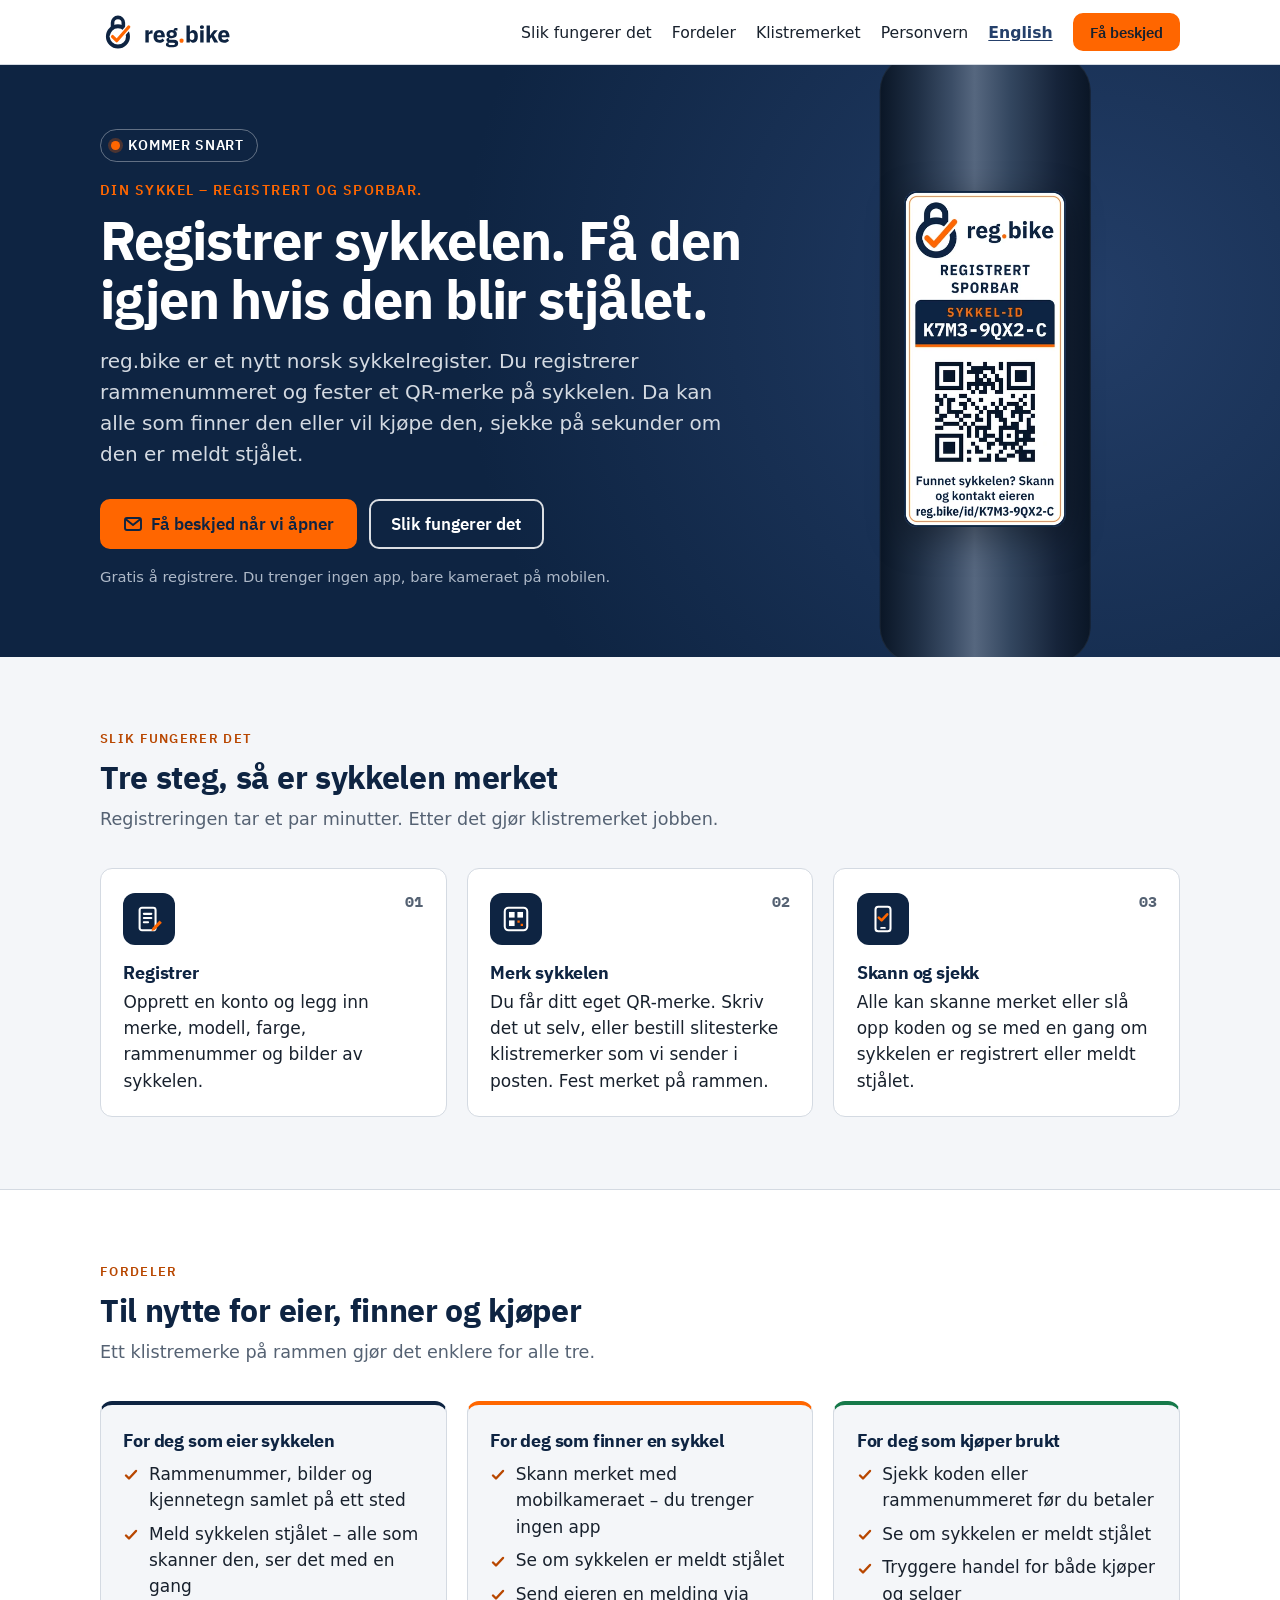
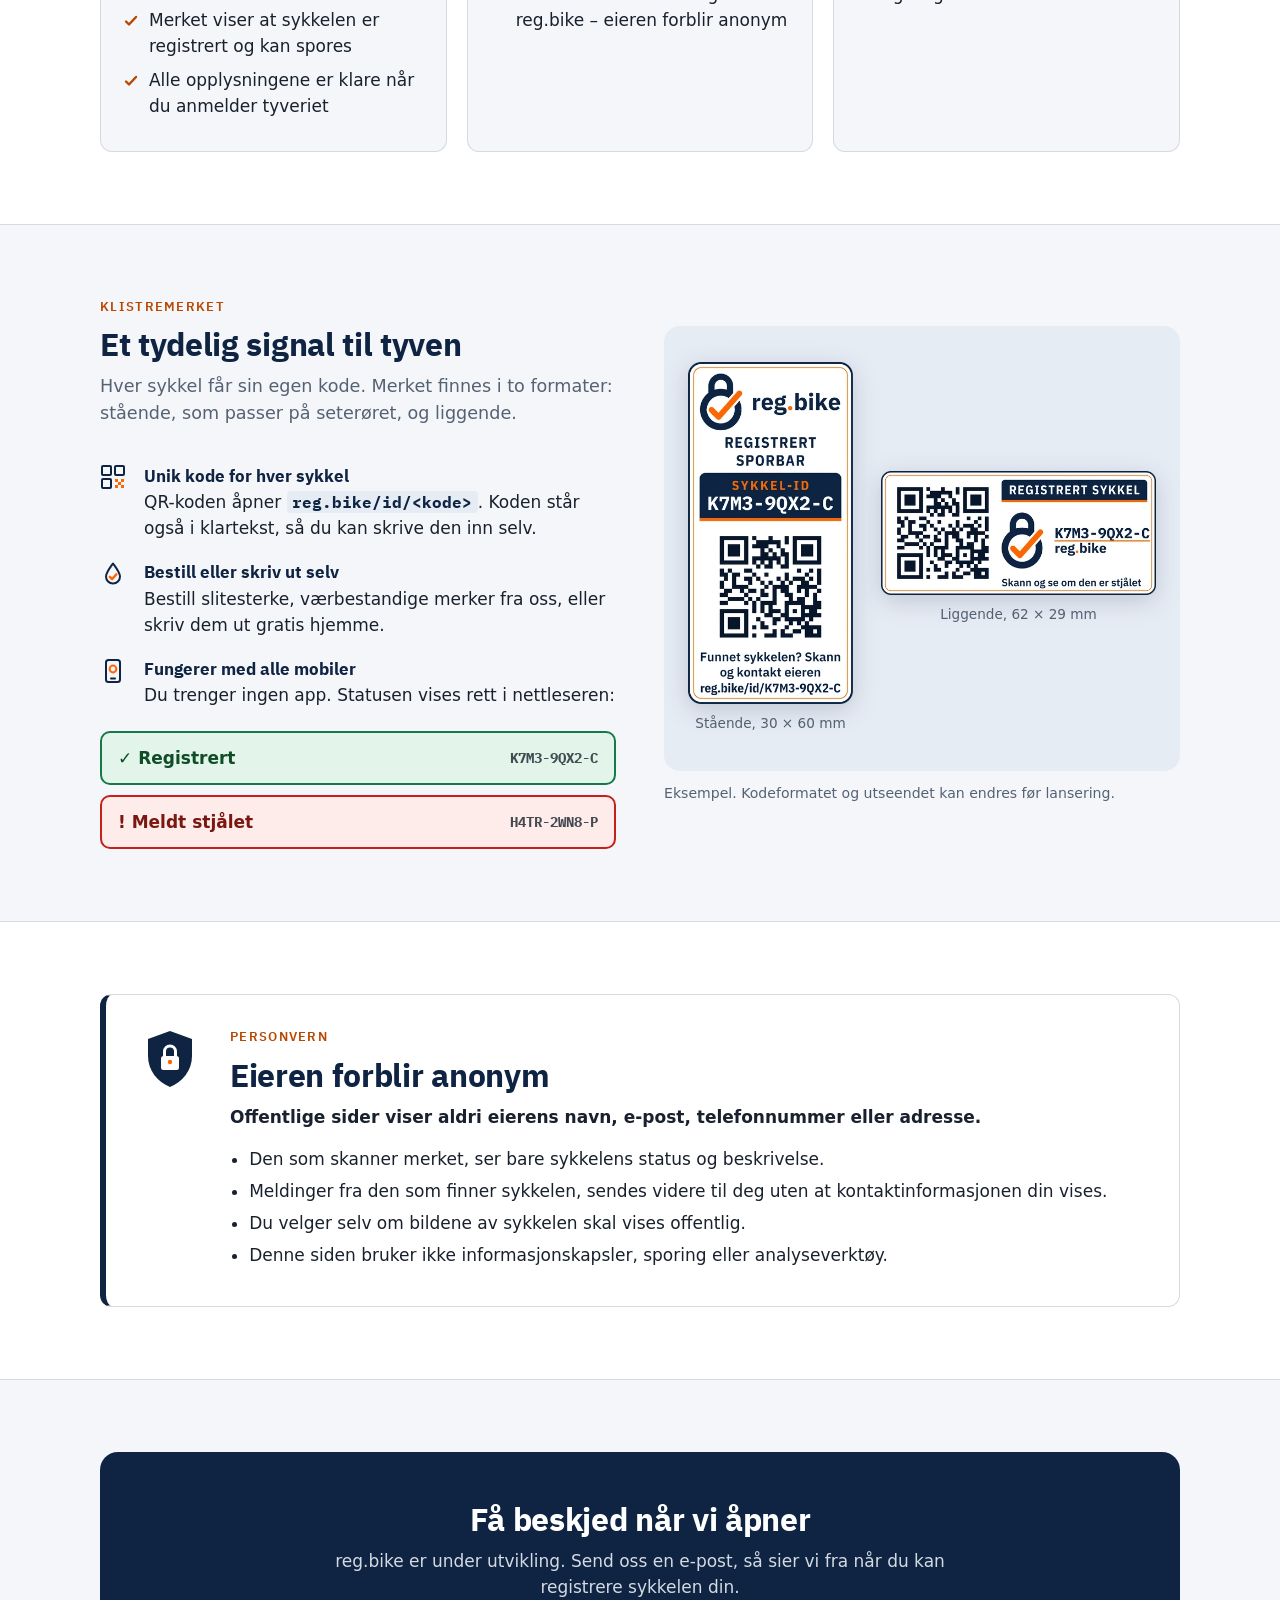
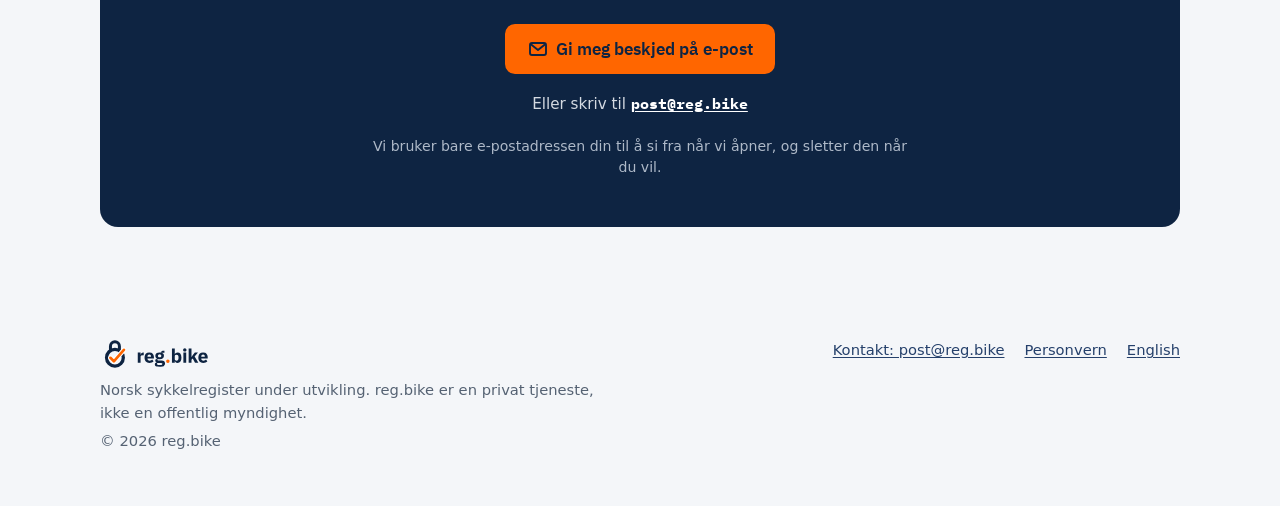
==== commit fc987d8c: "New tagline: Din sykkel – registrert og sporbar. (hero, OG/Twitter, OG images)" ====
--- a/index.html
+++ b/index.html
@@ -14,7 +14,7 @@
 <meta property="og:type" content="website">
 <meta property="og:site_name" content="reg.bike">
 <meta property="og:url" content="https://reg.bike/">
-<meta property="og:title" content="reg.bike – Registrert. Sporbar. Din.">
+<meta property="og:title" content="reg.bike · Din sykkel – registrert og sporbar.">
 <meta property="og:description" content="Registrer sykkelen og rammenummeret, og få ditt eget QR-merke. Alle som finner sykkelen eller vil kjøpe den, kan sjekke om den er meldt stjålet. Kommer snart.">
 <meta property="og:locale" content="nb_NO">
 <meta property="og:locale:alternate" content="en_GB">
@@ -22,12 +22,12 @@
 <meta property="og:image:type" content="image/png">
 <meta property="og:image:width" content="1200">
 <meta property="og:image:height" content="630">
-<meta property="og:image:alt" content="reg.bike-logoen og et QR-merke til sykkelen med teksten «Registrert. Sporbar. Din.»">
+<meta property="og:image:alt" content="reg.bike-logoen og et QR-merke til sykkelen med teksten «Din sykkel – registrert og sporbar.»">
 <meta name="twitter:card" content="summary_large_image">
-<meta name="twitter:title" content="reg.bike – Registrert. Sporbar. Din.">
+<meta name="twitter:title" content="reg.bike · Din sykkel – registrert og sporbar.">
 <meta name="twitter:description" content="Registrer sykkelen og rammenummeret, og få ditt eget QR-merke. Alle som finner sykkelen eller vil kjøpe den, kan sjekke om den er meldt stjålet. Kommer snart.">
 <meta name="twitter:image" content="https://reg.bike/og-image.png">
-<meta name="twitter:image:alt" content="reg.bike-logoen og et QR-merke til sykkelen med teksten «Registrert. Sporbar. Din.»">
+<meta name="twitter:image:alt" content="reg.bike-logoen og et QR-merke til sykkelen med teksten «Din sykkel – registrert og sporbar.»">
 <meta name="theme-color" content="#0E2442">
 <link rel="preload" href="fonts/IBMPlexSans-Bold.woff2" as="font" type="font/woff2" crossorigin>
 <link rel="stylesheet" href="style.css">
@@ -58,7 +58,7 @@
   <div class="wrap">
     <div>
       <p class="soon">Kommer snart</p>
-      <p class="slogan">Registrert. Sporbar. Din.</p>
+      <p class="slogan">Din sykkel&nbsp;– registrert og sporbar.</p>
       <h1 id="hero-title">Registrer sykkelen. Få den igjen hvis den blir stjålet.</h1>
       <p class="lead">reg.bike er et nytt norsk sykkelregister. Du registrerer rammenummeret og fester et QR-merke på sykkelen. Da kan alle som finner den eller vil kjøpe den, sjekke på sekunder om den er meldt stjålet.</p>
       <div class="actions">
--- a/style.css
+++ b/style.css
@@ -45,7 +45,7 @@
 .hero .wrap{position:relative;display:grid;grid-template-columns:minmax(0,1.25fr) minmax(0,.75fr);gap:2.5rem;align-items:center;padding-top:4rem;padding-bottom:4.25rem}
 .soon{display:inline-flex;align-items:center;gap:.5rem;margin:0 0 1.1rem;padding:.3rem .8rem .3rem .65rem;border:1px solid rgba(255,255,255,.35);border-radius:999px;font-family:var(--head);font-weight:600;font-size:.85rem;letter-spacing:.06em;text-transform:uppercase;color:#fff}
 .soon::before{content:"";width:.55rem;height:.55rem;border-radius:50%;background:var(--orange);box-shadow:0 0 0 3px rgba(255,102,0,.25)}
-.slogan{font-family:var(--head);font-weight:600;letter-spacing:.1em;text-transform:uppercase;font-size:.9rem;color:var(--orange);margin:0 0 .6rem}
+.slogan{font-family:var(--head);font-weight:600;letter-spacing:.1em;text-wrap:balance;text-transform:uppercase;font-size:.9rem;color:var(--orange);margin:0 0 .6rem}
 .hero h1{color:#fff;font-size:clamp(2.1rem,1.4rem + 3vw,3.4rem);margin:0 0 1.1rem;letter-spacing:-.02em;line-height:1.08}
 .lead{font-size:clamp(1.08rem,1rem + .35vw,1.25rem);color:var(--silver);max-width:36em;margin:0 0 1.8rem}
 .actions{display:flex;flex-wrap:wrap;gap:.75rem}
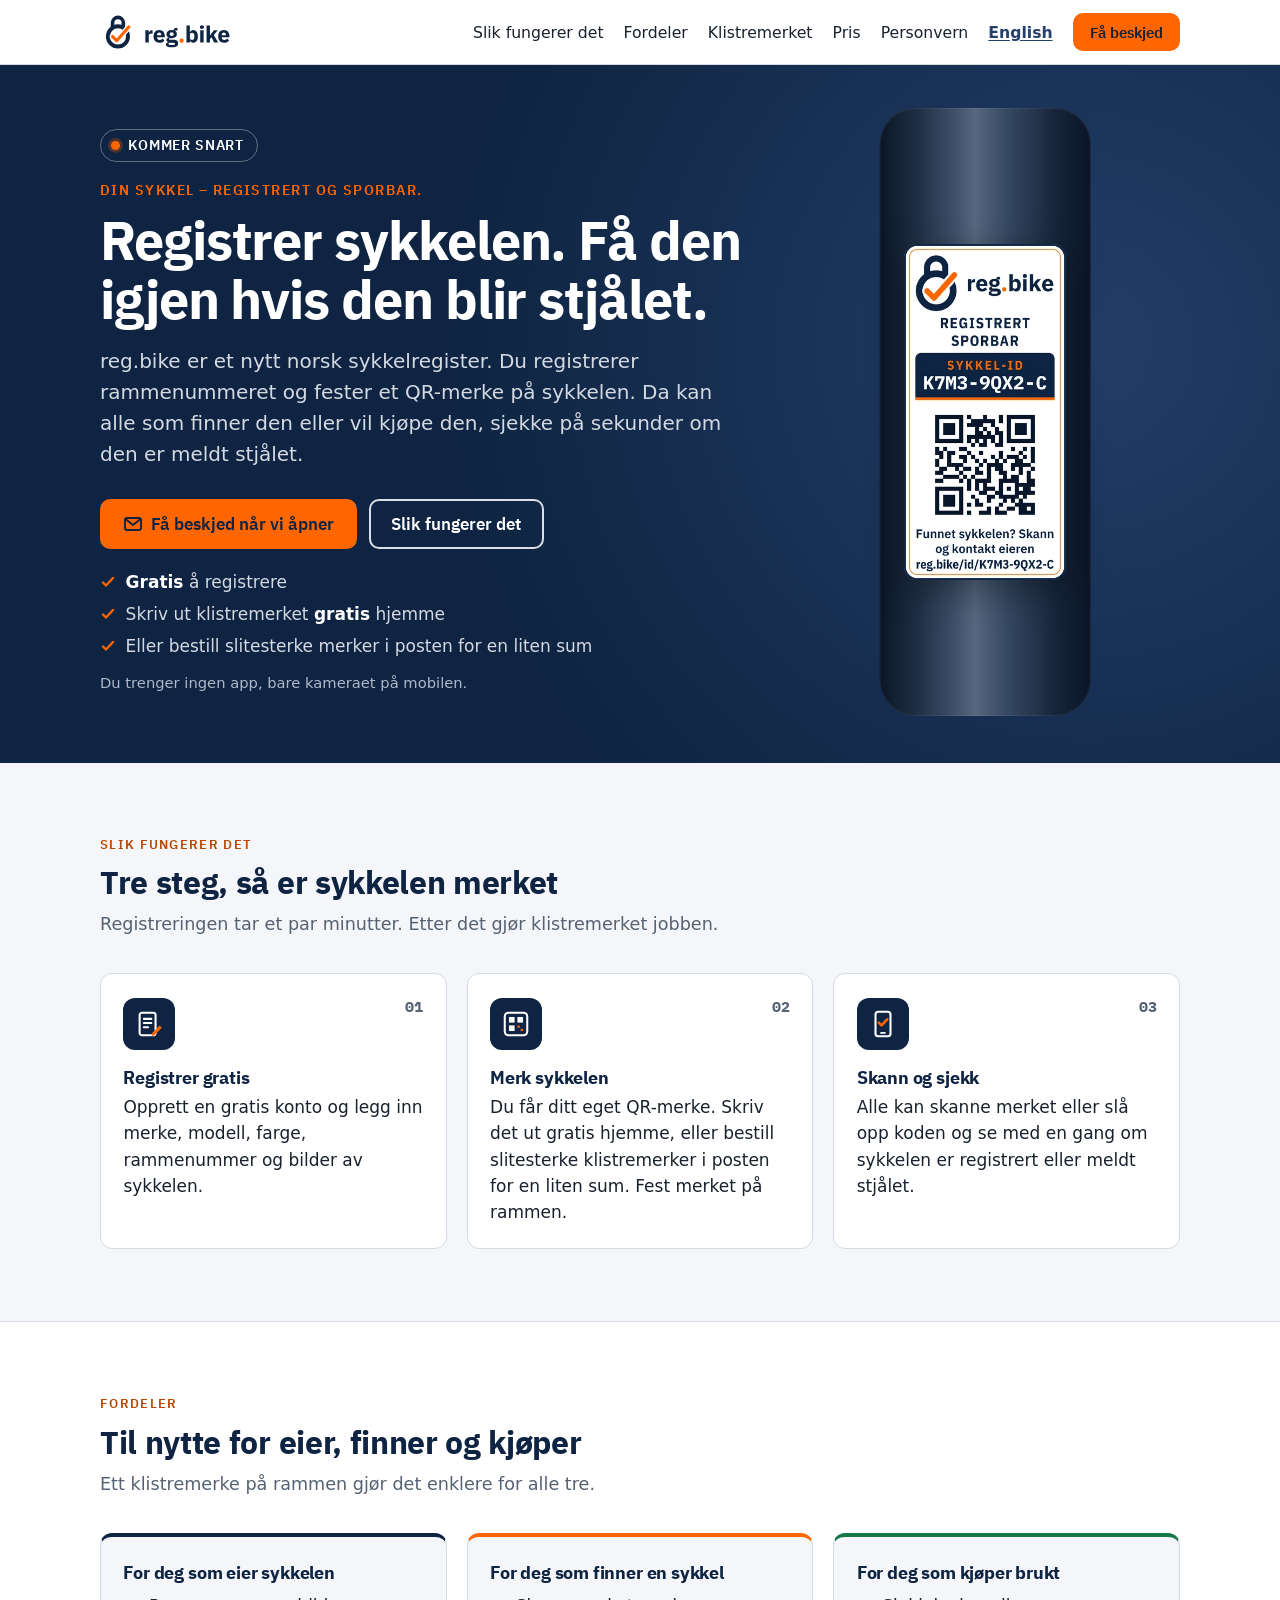
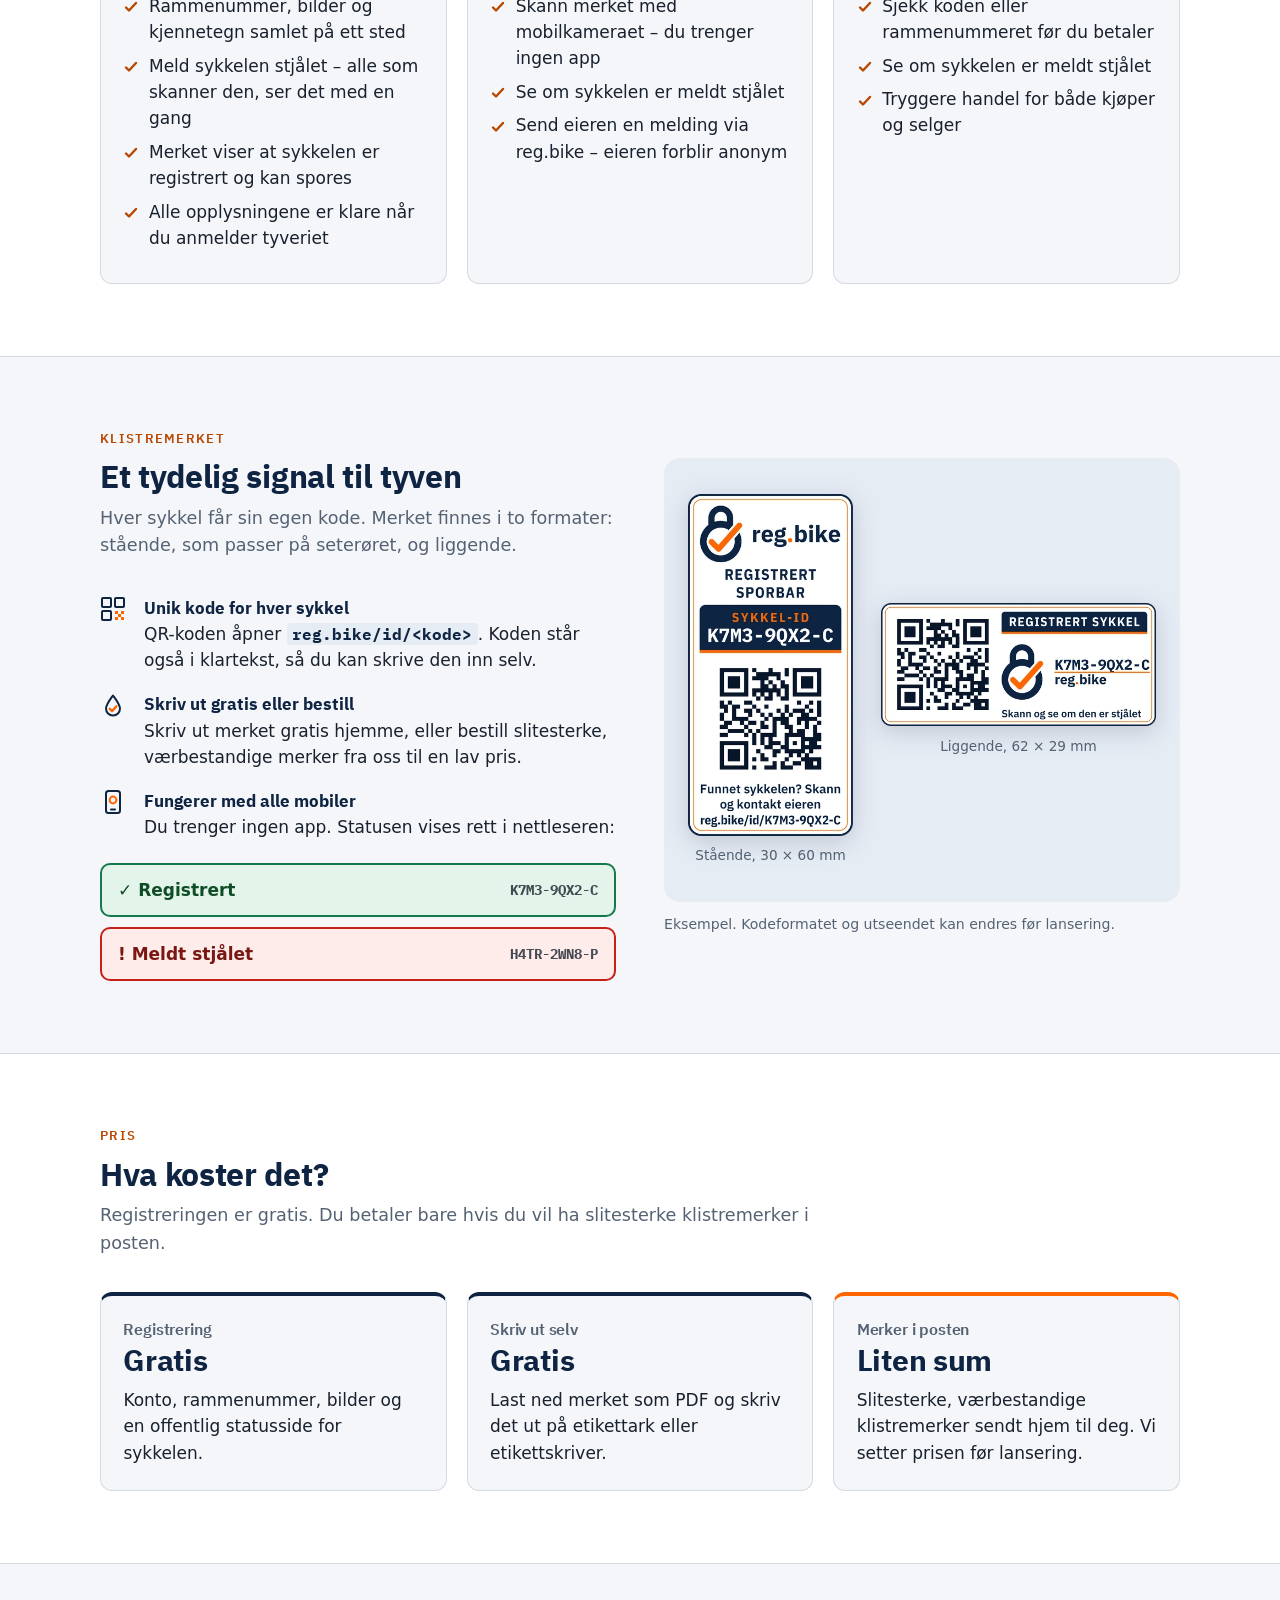
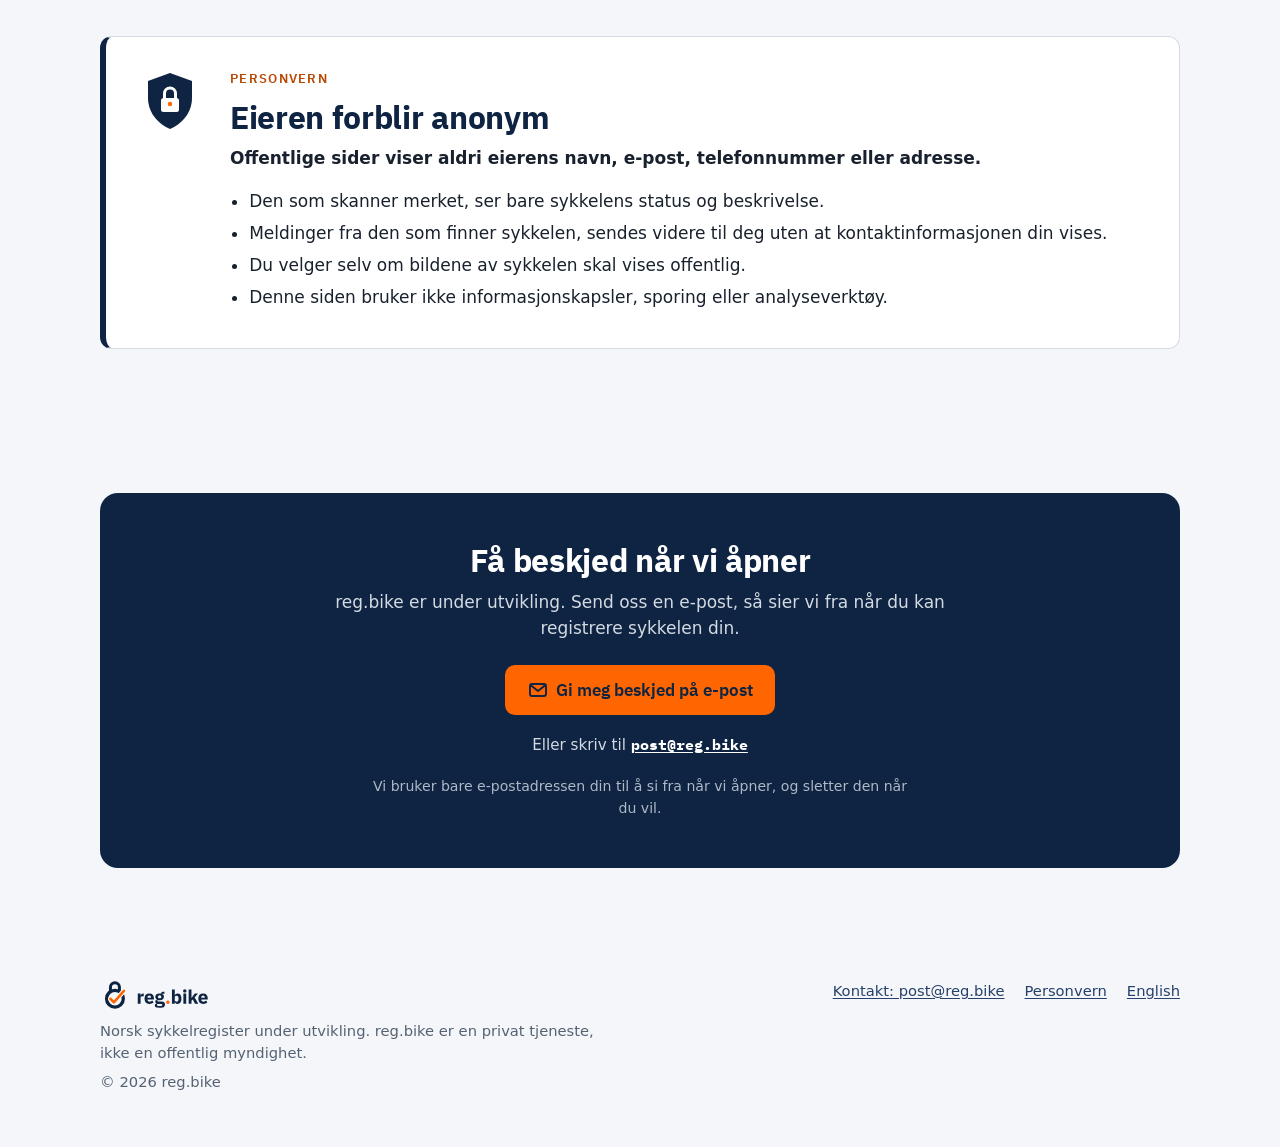
==== commit 316d9d49: "Emphasise free registration and free home printing; pricing section; nav fits tablets" ====
--- a/index.html
+++ b/index.html
@@ -6,7 +6,7 @@
 <meta http-equiv="Content-Security-Policy" content="default-src 'none'; img-src 'self' data:; style-src 'self'; font-src 'self'; manifest-src 'self'; base-uri 'none'; form-action 'none'">
 <meta name="referrer" content="strict-origin-when-cross-origin">
 <title>reg.bike – norsk sykkelregister · Kommer snart</title>
-<meta name="description" content="Registrer sykkelen og rammenummeret, og få ditt eget QR-merke. Alle som finner sykkelen eller vil kjøpe den, kan sjekke om den er meldt stjålet. Kommer snart.">
+<meta name="description" content="Registrer sykkelen gratis og få ditt eget QR-merke. Skriv det ut selv, eller bestill slitesterke merker i posten. Alle som finner sykkelen eller vil kjøpe den, kan sjekke om den er meldt stjålet. Kommer snart.">
 <link rel="canonical" href="https://reg.bike/">
 <link rel="alternate" hreflang="nb" href="https://reg.bike/">
 <link rel="alternate" hreflang="en" href="https://reg.bike/en/">
@@ -15,7 +15,7 @@
 <meta property="og:site_name" content="reg.bike">
 <meta property="og:url" content="https://reg.bike/">
 <meta property="og:title" content="reg.bike · Din sykkel – registrert og sporbar.">
-<meta property="og:description" content="Registrer sykkelen og rammenummeret, og få ditt eget QR-merke. Alle som finner sykkelen eller vil kjøpe den, kan sjekke om den er meldt stjålet. Kommer snart.">
+<meta property="og:description" content="Registrer sykkelen gratis og få ditt eget QR-merke. Skriv det ut selv, eller bestill slitesterke merker i posten. Alle som finner sykkelen eller vil kjøpe den, kan sjekke om den er meldt stjålet. Kommer snart.">
 <meta property="og:locale" content="nb_NO">
 <meta property="og:locale:alternate" content="en_GB">
 <meta property="og:image" content="https://reg.bike/og-image.png">
@@ -25,7 +25,7 @@
 <meta property="og:image:alt" content="reg.bike-logoen og et QR-merke til sykkelen med teksten «Din sykkel – registrert og sporbar.»">
 <meta name="twitter:card" content="summary_large_image">
 <meta name="twitter:title" content="reg.bike · Din sykkel – registrert og sporbar.">
-<meta name="twitter:description" content="Registrer sykkelen og rammenummeret, og få ditt eget QR-merke. Alle som finner sykkelen eller vil kjøpe den, kan sjekke om den er meldt stjålet. Kommer snart.">
+<meta name="twitter:description" content="Registrer sykkelen gratis og få ditt eget QR-merke. Skriv det ut selv, eller bestill slitesterke merker i posten. Alle som finner sykkelen eller vil kjøpe den, kan sjekke om den er meldt stjålet. Kommer snart.">
 <meta name="twitter:image" content="https://reg.bike/og-image.png">
 <meta name="twitter:image:alt" content="reg.bike-logoen og et QR-merke til sykkelen med teksten «Din sykkel – registrert og sporbar.»">
 <meta name="theme-color" content="#0E2442">
@@ -46,6 +46,7 @@
       <li class="hide-sm"><a href="#slik">Slik fungerer det</a></li>
       <li class="hide-sm"><a href="#fordeler">Fordeler</a></li>
       <li class="hide-sm"><a href="#merket">Klistremerket</a></li>
+      <li class="hide-sm"><a href="#pris">Pris</a></li>
       <li class="hide-sm"><a href="#personvern">Personvern</a></li>
       <li><a class="lang" href="en/" hreflang="en" lang="en" aria-label="Read this page in English">English</a></li>
       <li><a class="btn" href="#beskjed">Få beskjed</a></li>
@@ -65,7 +66,8 @@
         <a class="btn" href="mailto:post@reg.bike?subject=Gi%20meg%20beskjed%20n%C3%A5r%20reg.bike%20%C3%A5pner&amp;body=Hei%21%0A%0AGi%20meg%20beskjed%20n%C3%A5r%20jeg%20kan%20registrere%20sykkelen%20min%20p%C3%A5%20reg.bike.%0A%0A"><svg width="20" height="20" viewBox="0 0 20 20" aria-hidden="true" focusable="false"><rect x="2" y="4" width="16" height="12" rx="2" fill="none" stroke="currentColor" stroke-width="1.9"/><path d="M2.8 5.2L10 11l7.2-5.8" fill="none" stroke="currentColor" stroke-width="1.9" stroke-linejoin="round"/></svg>Få beskjed når vi åpner</a>
         <a class="btn ghost" href="#slik">Slik fungerer det</a>
       </div>
-      <p class="fine">Gratis å registrere. Du trenger ingen app, bare kameraet på mobilen.</p>
+      <ul class="perks"><li><strong>Gratis</strong> å registrere</li><li>Skriv ut klistremerket <strong>gratis</strong> hjemme</li><li>Eller bestill slitesterke merker i posten for en liten sum</li></ul>
+      <p class="fine">Du trenger ingen app, bare kameraet på mobilen.</p>
     </div>
     <div class="tube">
       <picture>
@@ -83,9 +85,9 @@
     <p class="intro">Registreringen tar et par minutter. Etter det gjør klistremerket jobben.</p>
     <ol class="steps">
       <li class="step"><span class="num" aria-hidden="true">01</span><span class="icon"><svg viewBox="0 0 32 32" aria-hidden="true" focusable="false"><rect x="6" y="4" width="17" height="24" rx="2.5" fill="none" stroke="#FFFFFF" stroke-width="2.2"/><path d="M10.5 10.5h8M10.5 15h8M10.5 19.5h4.5" stroke="#FFFFFF" stroke-width="2.2" stroke-linecap="round"/><path d="M19.5 25.5l7.8-7.8 2.4 2.4-7.8 7.8-3.2.8z" fill="#FF6600"/></svg></span>
-        <h3>Registrer</h3><p>Opprett en konto og legg inn merke, modell, farge, rammenummer og bilder av sykkelen.</p></li>
+        <h3>Registrer gratis</h3><p>Opprett en gratis konto og legg inn merke, modell, farge, rammenummer og bilder av sykkelen.</p></li>
       <li class="step"><span class="num" aria-hidden="true">02</span><span class="icon"><svg viewBox="0 0 32 32" aria-hidden="true" focusable="false"><rect x="4" y="4" width="24" height="24" rx="4" fill="none" stroke="#FFFFFF" stroke-width="2.2"/><rect x="8.5" y="8.5" width="6" height="6" fill="#FFFFFF"/><rect x="17.5" y="8.5" width="6" height="6" fill="#FFFFFF"/><rect x="8.5" y="17.5" width="6" height="6" fill="#FFFFFF"/><path d="M17.5 17.5h2.5v2.5h-2.5zM21 21h2.5v2.5H21z" fill="#FF6600"/></svg></span>
-        <h3>Merk sykkelen</h3><p>Du får ditt eget QR-merke. Skriv det ut selv, eller bestill slitesterke klistremerker som vi sender i posten. Fest merket på rammen.</p></li>
+        <h3>Merk sykkelen</h3><p>Du får ditt eget QR-merke. Skriv det ut gratis hjemme, eller bestill slitesterke klistremerker i posten for en liten sum. Fest merket på rammen.</p></li>
       <li class="step"><span class="num" aria-hidden="true">03</span><span class="icon"><svg viewBox="0 0 32 32" aria-hidden="true" focusable="false"><rect x="8" y="3" width="16" height="26" rx="3" fill="none" stroke="#FFFFFF" stroke-width="2.2"/><path d="M14 25.5h4" stroke="#FFFFFF" stroke-width="2" stroke-linecap="round"/><path d="M11.5 14.5l3 3 6-6.5" fill="none" stroke="#FF6600" stroke-width="2.8" stroke-linecap="round" stroke-linejoin="round"/></svg></span>
         <h3>Skann og sjekk</h3><p>Alle kan skanne merket eller slå opp koden og se med en gang om sykkelen er registrert eller meldt stjålet.</p></li>
     </ol>
@@ -113,7 +115,7 @@
       <p class="intro">Hver sykkel får sin egen kode. Merket finnes i to formater: stående, som passer på seterøret, og liggende.</p>
       <ul class="facts">
         <li><svg viewBox="0 0 26 26" aria-hidden="true" focusable="false"><rect x="2" y="2" width="9" height="9" rx="1" fill="none" stroke="#0E2442" stroke-width="2"/><rect x="15" y="2" width="9" height="9" rx="1" fill="none" stroke="#0E2442" stroke-width="2"/><rect x="2" y="15" width="9" height="9" rx="1" fill="none" stroke="#0E2442" stroke-width="2"/><path d="M15 15h3v3h-3zM21 15h3v3h-3zM18 18h3v3h-3zM15 21h3v3h-3zM21 21h3v3h-3z" fill="#FF6600"/></svg><div><strong>Unik kode for hver sykkel</strong>QR-koden åpner <span class="url">reg.bike/id/&lt;kode&gt;</span>. Koden står også i klartekst, så du kan skrive den inn selv.</div></li>
-        <li><svg viewBox="0 0 26 26" aria-hidden="true" focusable="false"><path d="M13 2.5C9 8 6 11.8 6 15.6a7 7 0 0 0 14 0C20 11.8 17 8 13 2.5z" fill="none" stroke="#0E2442" stroke-width="2" stroke-linejoin="round"/><path d="M9.8 15.8l2.3 2.3 4.3-4.8" fill="none" stroke="#FF6600" stroke-width="2.4" stroke-linecap="round" stroke-linejoin="round"/></svg><div><strong>Bestill eller skriv ut selv</strong>Bestill slitesterke, værbestandige merker fra oss, eller skriv dem ut gratis hjemme.</div></li>
+        <li><svg viewBox="0 0 26 26" aria-hidden="true" focusable="false"><path d="M13 2.5C9 8 6 11.8 6 15.6a7 7 0 0 0 14 0C20 11.8 17 8 13 2.5z" fill="none" stroke="#0E2442" stroke-width="2" stroke-linejoin="round"/><path d="M9.8 15.8l2.3 2.3 4.3-4.8" fill="none" stroke="#FF6600" stroke-width="2.4" stroke-linecap="round" stroke-linejoin="round"/></svg><div><strong>Skriv ut gratis eller bestill</strong>Skriv ut merket gratis hjemme, eller bestill slitesterke, værbestandige merker fra oss til en lav pris.</div></li>
         <li><svg viewBox="0 0 26 26" aria-hidden="true" focusable="false"><rect x="6" y="2" width="14" height="22" rx="2.5" fill="none" stroke="#0E2442" stroke-width="2"/><circle cx="13" cy="11" r="3.4" fill="none" stroke="#FF6600" stroke-width="2"/><path d="M11 20.5h4" stroke="#0E2442" stroke-width="2" stroke-linecap="round"/></svg><div><strong>Fungerer med alle mobiler</strong>Du trenger ingen app. Statusen vises rett i nettleseren:</div></li>
       </ul>
       <div class="status" role="list">
@@ -137,7 +139,20 @@
   </div>
 </section>
 
-<section class="section alt" id="personvern" aria-labelledby="pr-title">
+<section class="section alt" id="pris" aria-labelledby="pc-title">
+  <div class="wrap">
+    <p class="kicker">Pris</p>
+    <h2 id="pc-title">Hva koster det?</h2>
+    <p class="intro">Registreringen er gratis. Du betaler bare hvis du vil ha slitesterke klistremerker i posten.</p>
+    <div class="prices">
+      <article class="price free"><h3>Registrering</h3><p class="amt">Gratis</p><p>Konto, rammenummer, bilder og en offentlig statusside for sykkelen.</p></article>
+      <article class="price free"><h3>Skriv ut selv</h3><p class="amt">Gratis</p><p>Last ned merket som PDF og skriv det ut på etikettark eller etikettskriver.</p></article>
+      <article class="price paid"><h3>Merker i posten</h3><p class="amt">Liten sum</p><p>Slitesterke, værbestandige klistremerker sendt hjem til deg. Vi setter prisen før lansering.</p></article>
+    </div>
+  </div>
+</section>
+
+<section class="section" id="personvern" aria-labelledby="pr-title">
   <div class="wrap">
     <div class="privacy">
       <svg class="shield" viewBox="0 0 64 64" aria-hidden="true" focusable="false"><path d="M32 4l22 8v17c0 14.5-9.4 25.6-22 31C19.4 54.6 10 43.5 10 29V12z" fill="#0E2442"/><rect x="23" y="29" width="18" height="14" rx="2.5" fill="#fff"/><path d="M26.5 29v-4.5a5.5 5.5 0 0 1 11 0V29" fill="none" stroke="#fff" stroke-width="3"/><circle cx="32" cy="35" r="2.2" fill="#FF6600"/></svg>
--- a/style.css
+++ b/style.css
@@ -140,7 +140,7 @@
   .sticker-grid{grid-template-columns:1fr;gap:2rem}
   .section{padding:3.25rem 0}
 }
-@media (max-width:720px){
+@media (max-width:1000px){
   .nav .hide-sm{display:none}
 }
 @media (max-width:520px){
@@ -159,3 +159,19 @@
 @media print{.hero,.notify{background:#fff;color:#000}.hero h1,.notify h2{color:#000}.tube::before{display:none}}
 .sticker-show figure{margin:0}
 .hint{color:var(--muted);font-size:.88rem;margin-top:.75rem}
+
+/* Free / pricing */
+.perks{list-style:none;margin:1.25rem 0 0;padding:0;display:grid;gap:.35rem}
+.perks li{position:relative;padding-left:1.6rem;color:#D4DAE2}
+.perks li strong{color:#fff;font-weight:600}
+.perks li::before{content:"";position:absolute;left:0;top:.3em;width:1rem;height:1rem;background:no-repeat center/contain url("data:image/svg+xml,%3Csvg xmlns='http://www.w3.org/2000/svg' viewBox='0 0 16 16'%3E%3Cpath d='M3 8.5l3 3 7-7.5' fill='none' stroke='%23FF6600' stroke-width='2.4' stroke-linecap='round' stroke-linejoin='round'/%3E%3C/svg%3E")}
+.hero .perks + .fine{margin-top:.8rem}
+.prices{display:grid;grid-template-columns:repeat(3,minmax(0,1fr));gap:1.25rem}
+.price{background:var(--bg);border:1px solid var(--silver);border-top:4px solid var(--navy);border-radius:var(--radius);padding:1.5rem 1.4rem}
+.price.paid{border-top-color:var(--orange)}
+.price h3{margin:0;font-size:1rem;color:var(--muted);font-weight:600}
+.price .amt{font-family:var(--head);font-weight:700;font-size:1.9rem;line-height:1.15;color:var(--navy);margin:.2rem 0 .6rem;letter-spacing:-.01em}
+.price p{margin:0}
+@media (max-width:900px){.prices{grid-template-columns:1fr}}
+@media print{.perks li,.perks li strong{color:#000}}
+.nav a{white-space:nowrap}
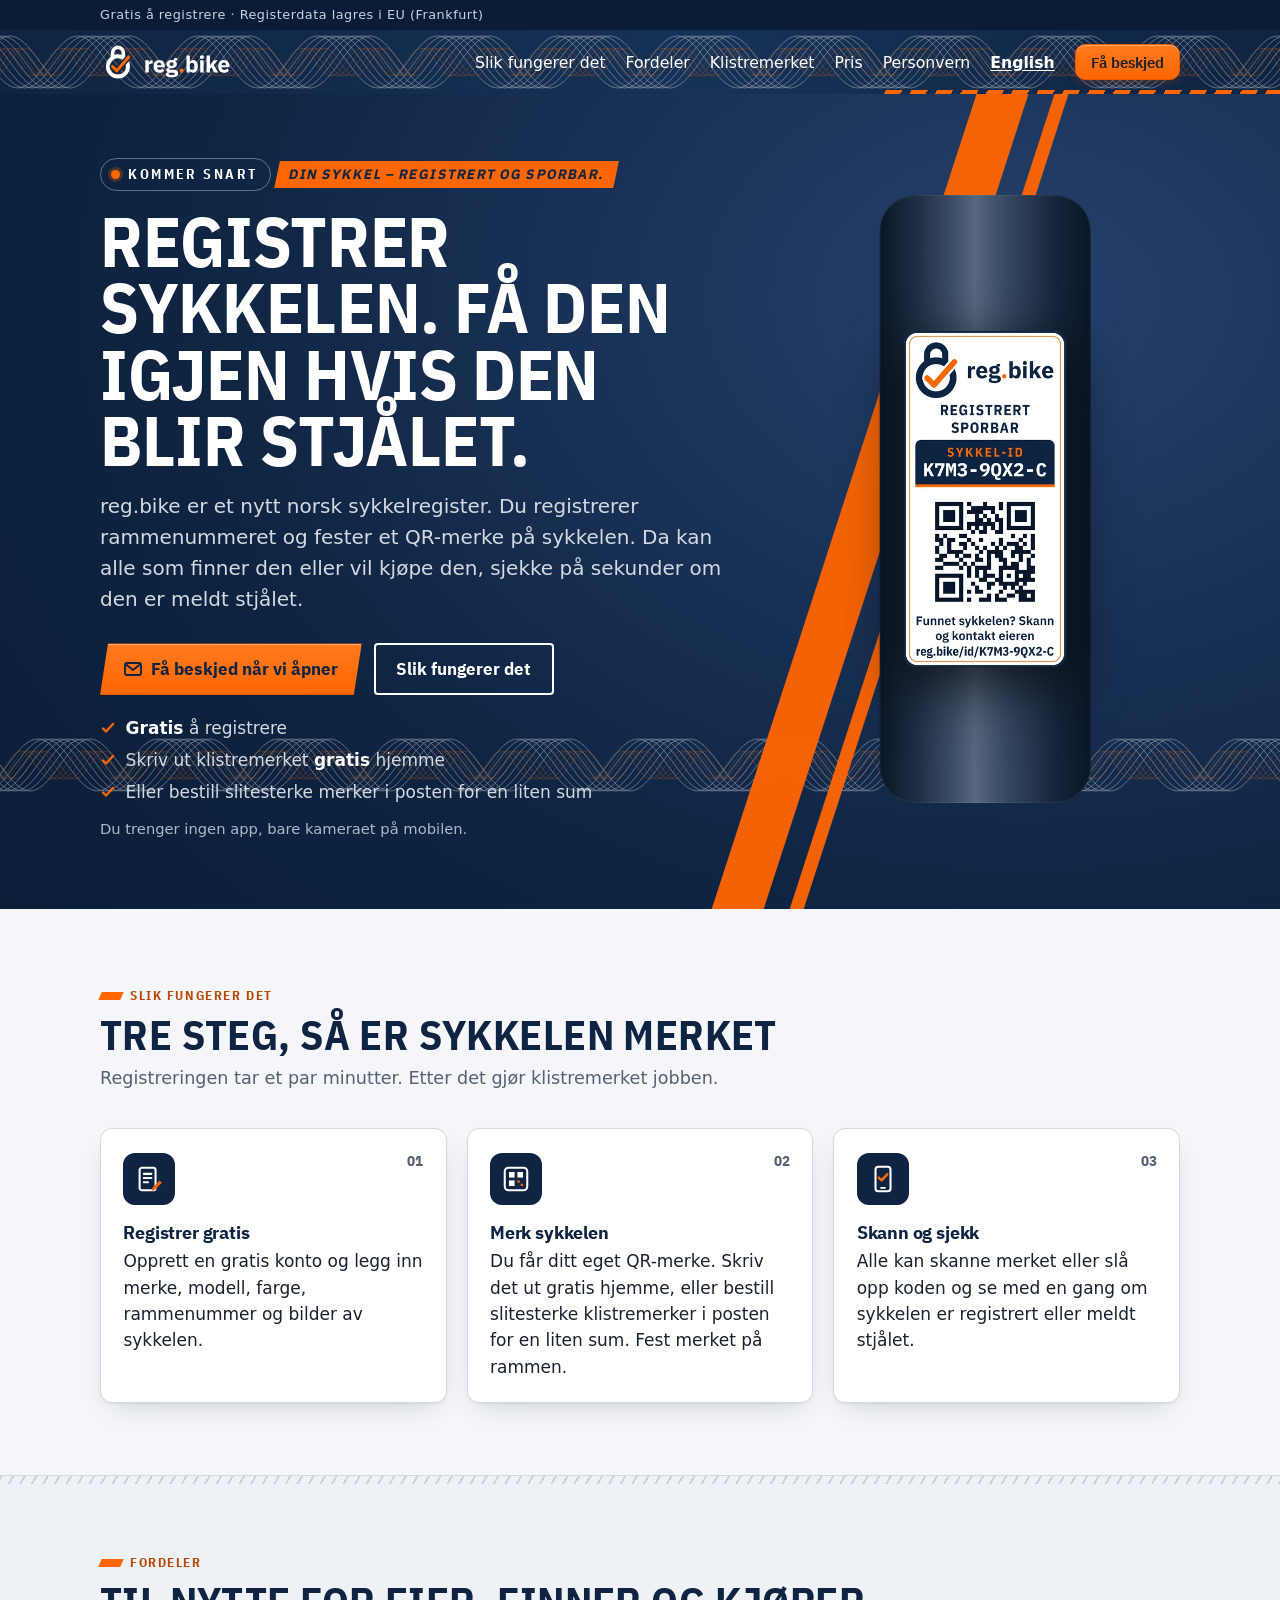
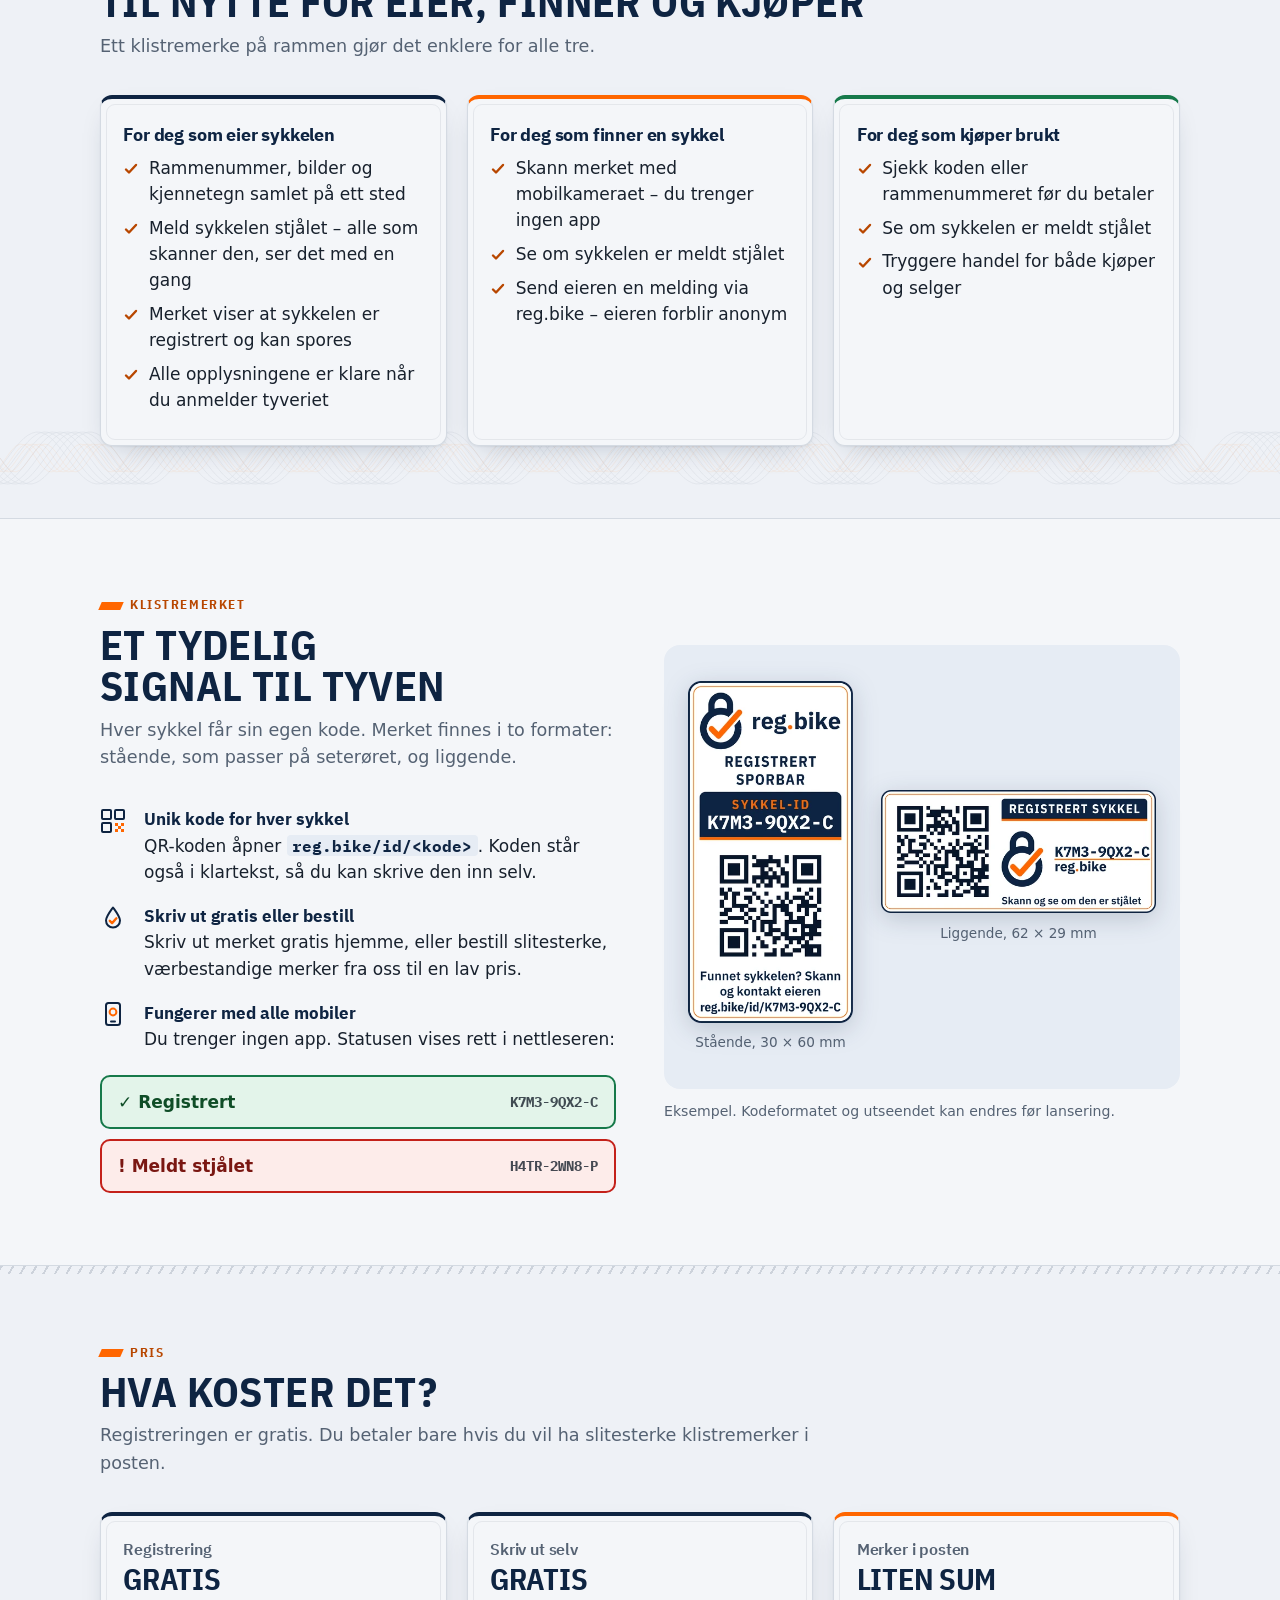
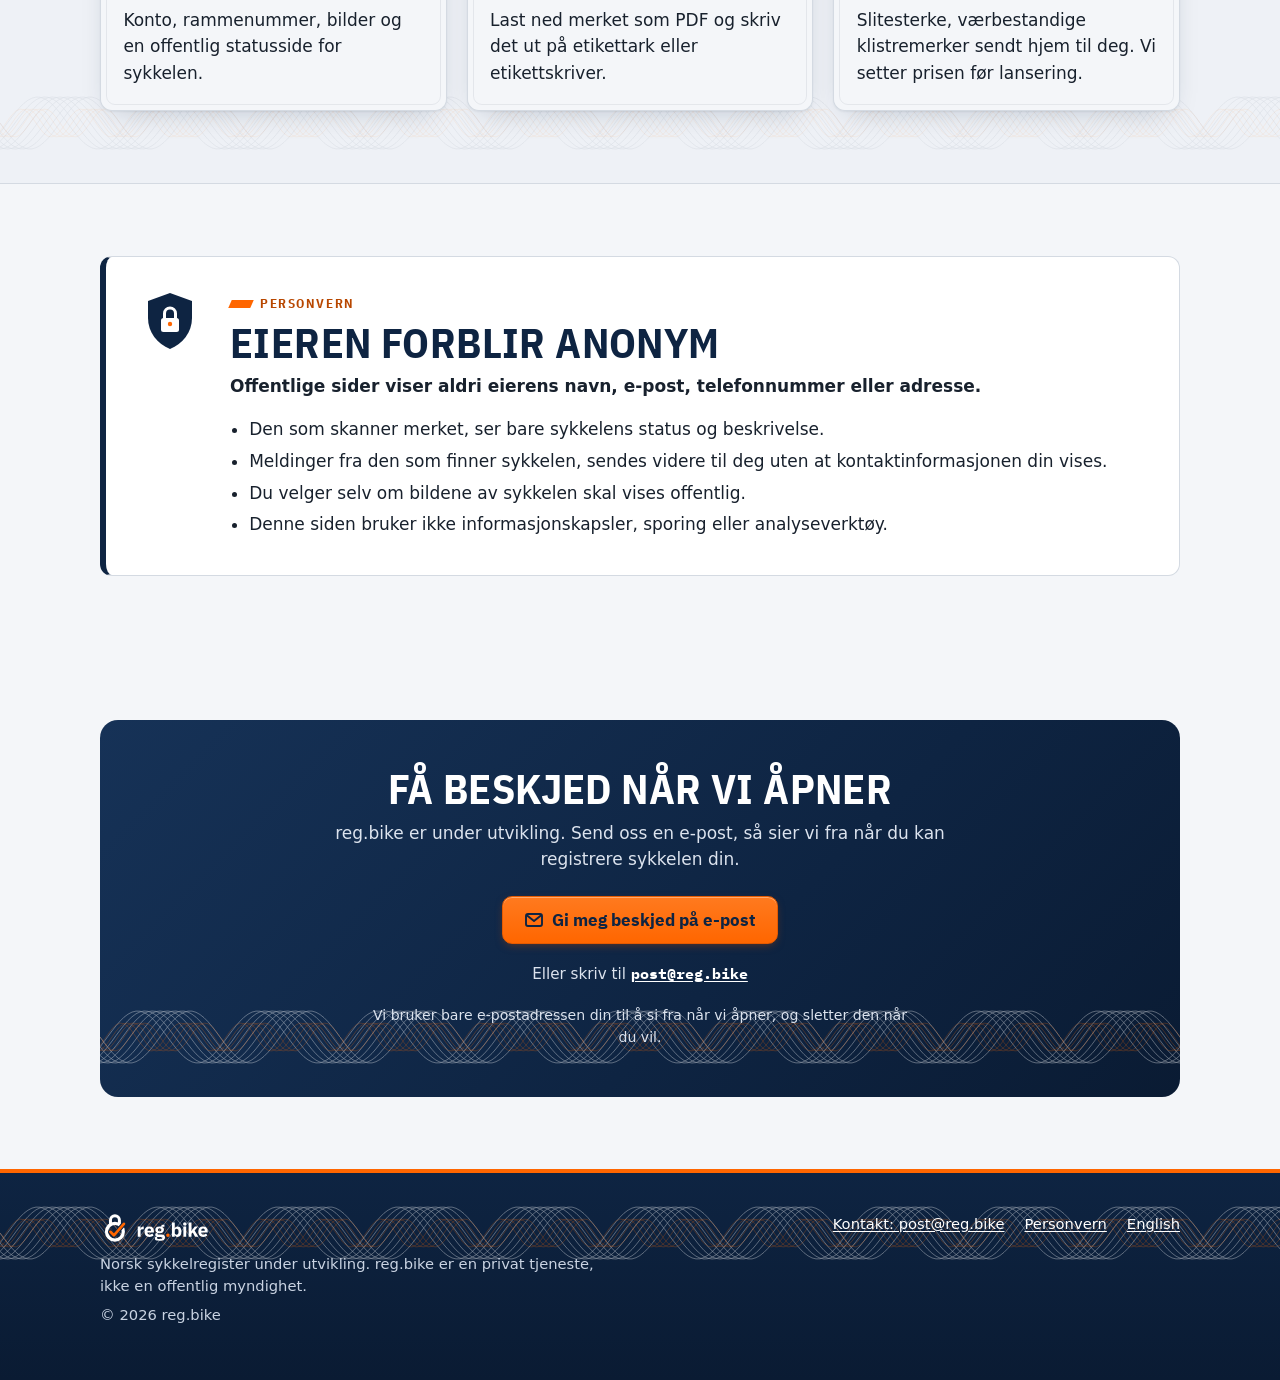
==== commit 0b6b54f0: "Redesign: security-print header/footer, condensed caps, slanted orange accents, EU data strip" ====
--- a/index.html
+++ b/index.html
@@ -30,6 +30,7 @@
 <meta name="twitter:image:alt" content="reg.bike-logoen og et QR-merke til sykkelen med teksten «Din sykkel – registrert og sporbar.»">
 <meta name="theme-color" content="#0E2442">
 <link rel="preload" href="fonts/IBMPlexSans-Bold.woff2" as="font" type="font/woff2" crossorigin>
+<link rel="preload" href="fonts/IBMPlexSansCondensed-Bold.woff2" as="font" type="font/woff2" crossorigin>
 <link rel="stylesheet" href="style.css">
 <link rel="icon" href="favicon.ico" sizes="48x48">
 <link rel="icon" href="favicon.svg" type="image/svg+xml">
@@ -38,9 +39,10 @@
 </head>
 <body>
 <a class="skip" href="#main">Gå til hovedinnholdet</a>
+<div class="strip"><div class="wrap">Gratis å registrere · Registerdata lagres i EU (Frankfurt)</div></div>
 <header class="top">
   <div class="wrap bar">
-    <a class="brand" href="./" aria-label="reg.bike – til forsiden"><img src="img/lockup.svg" alt="reg.bike" width="128" height="35"></a>
+    <a class="brand" href="./" aria-label="reg.bike – til forsiden"><img src="img/lockup-reverse.svg" alt="reg.bike" width="128" height="35"></a>
     <nav aria-label="Hovedmeny">
      <ul class="nav">
       <li class="hide-sm"><a href="#slik">Slik fungerer det</a></li>
@@ -181,7 +183,7 @@
 <footer class="foot">
   <div class="wrap">
     <div>
-      <img src="img/lockup.svg" alt="reg.bike" width="110" height="30" loading="lazy">
+      <img src="img/lockup-reverse.svg" alt="reg.bike" width="110" height="30" loading="lazy">
       <p>Norsk sykkelregister under utvikling. reg.bike er en privat tjeneste, ikke en offentlig myndighet.</p>
       <p>© 2026 reg.bike</p>
     </div>
--- a/style.css
+++ b/style.css
@@ -175,3 +175,41 @@
 @media (max-width:900px){.prices{grid-template-columns:1fr}}
 @media print{.perks li,.perks li strong{color:#000}}
 .nav a{white-space:nowrap}
+
+/* ===== Redesign 2026-10: registry security print + sporty accents. Red only for stolen. ===== */
+@font-face{font-family:"IBM Plex Sans Condensed";font-weight:700;font-style:normal;font-display:swap;src:url(fonts/IBMPlexSansCondensed-Bold.woff2) format("woff2")}
+:root{--cond:"IBM Plex Sans Condensed","IBM Plex Sans",system-ui,sans-serif;--ink:#0B1D36;--shadow:0 1px 2px rgba(14,36,66,.06),0 10px 28px -14px rgba(14,36,66,.28)}
+.strip{background:var(--ink);color:#C9D3E2;font-size:.8rem;letter-spacing:.04em;padding:.32rem 0}
+.top{position:relative;background:url(img/guilloche.svg) repeat-x center/240px 120px,linear-gradient(100deg,#0E2442,#163257 55%,#0E2442);border-bottom:0;box-shadow:0 2px 0 var(--orange)}
+.top::after{content:"";position:absolute;right:0;bottom:-2px;width:min(36%,400px);height:6px;background:repeating-linear-gradient(-60deg,var(--orange) 0 14px,transparent 14px 22px)}
+.top .nav a:not(.btn){color:#fff}
+.top .nav a:not(.btn):hover{color:#FFB37F}
+.top a:focus-visible{outline-color:#fff}
+.hero{background:url(img/guilloche.svg) repeat-x 0 88%/240px 120px,radial-gradient(120% 140% at 80% 25%,#25406B 0,#0E2442 55%,#0A1B33 100%)}
+.hero::before{background:none;inset:auto;top:-10%;bottom:-10%;right:30%;width:52px;background:var(--orange);transform:skewX(-18deg);opacity:.95}
+.hero::after{content:"";position:absolute;top:-10%;bottom:-10%;right:calc(30% - 40px);width:14px;background:var(--orange);transform:skewX(-18deg);opacity:.95;pointer-events:none}
+.hero h1{font-family:var(--cond);text-transform:uppercase;font-size:clamp(2.4rem,1.4rem + 4.2vw,4.4rem);line-height:.94;letter-spacing:-.005em}
+.hero .slogan{display:inline-block;background:var(--orange);color:var(--navy);padding:.2rem .75rem;transform:skewX(-12deg);font-weight:700;letter-spacing:.08em;text-transform:uppercase;font-size:.85rem}
+.hero .soon{font-family:var(--cond);letter-spacing:.18em;text-transform:uppercase}
+.hero .tube{position:relative;z-index:1}
+.hero .tube img{filter:drop-shadow(0 18px 30px rgba(0,0,0,.45))}
+.btn{background:linear-gradient(180deg,#FF7A1F,#FF6600);border:1px solid #E55A00;box-shadow:0 1px 0 rgba(255,255,255,.35) inset,0 3px 10px -3px rgba(184,71,0,.55);font-weight:700}
+.hero .btn{clip-path:polygon(8px 0,100% 0,calc(100% - 8px) 100%,0 100%);border-radius:0;padding:.9rem 1.4rem;font-size:1.08rem}
+.hero .btn.ghost{background:transparent;border:0;box-shadow:inset 0 0 0 2px #fff;color:#fff;clip-path:none;border-radius:4px}
+.kicker{font-family:var(--cond);text-transform:uppercase;letter-spacing:.12em;display:inline-flex;align-items:center;gap:.5rem}
+.kicker::before{content:"";width:22px;height:8px;background:var(--orange);transform:skewX(-24deg)}
+.section h2{font-family:var(--cond);text-transform:uppercase;letter-spacing:.01em;font-size:clamp(1.8rem,1.3rem + 1.8vw,2.6rem);line-height:1}
+.section.alt{background:#EEF1F6 url(img/guilloche-light.svg) repeat-x 0 100%/240px 120px;position:relative}
+.section.alt::before{content:"";position:absolute;top:0;left:0;right:0;height:8px;background:repeating-linear-gradient(-60deg,var(--navy) 0 2px,transparent 2px 10px);opacity:.15}
+.card,.price,.step{box-shadow:var(--shadow);position:relative}
+.card::after,.price::after{content:"";position:absolute;inset:5px;border:1px solid rgba(14,36,66,.07);border-radius:9px;pointer-events:none}
+.step .num{font-family:var(--cond)}
+.price .amt{font-family:var(--cond);text-transform:uppercase}
+.notify{background:url(img/guilloche.svg) repeat-x 0 100%/240px 120px,linear-gradient(135deg,#163257,#0E2442 60%,#0A1B33);color:#fff;position:relative;overflow:hidden}
+.notify h2{color:#fff;font-family:var(--cond);text-transform:uppercase}
+.notify a:not(.btn){color:#fff}
+.notify .small,.notify p{color:#DCE3EE}
+.foot{background:url(img/guilloche.svg) repeat-x 0 0/240px 120px,linear-gradient(180deg,#0E2442,#0A1B33);color:#C9D3E2;border-top:4px solid var(--orange);margin-top:0}
+.foot a{color:#fff}
+@media (max-width:760px){.hero::before{right:4%;width:30px;bottom:auto;height:150px}.hero::after{right:calc(4% - 24px);width:9px;bottom:auto;height:150px}.top::after{width:40%}}
+@media (prefers-reduced-motion:reduce){*,*::before,*::after{animation:none!important;transition:none!important}}
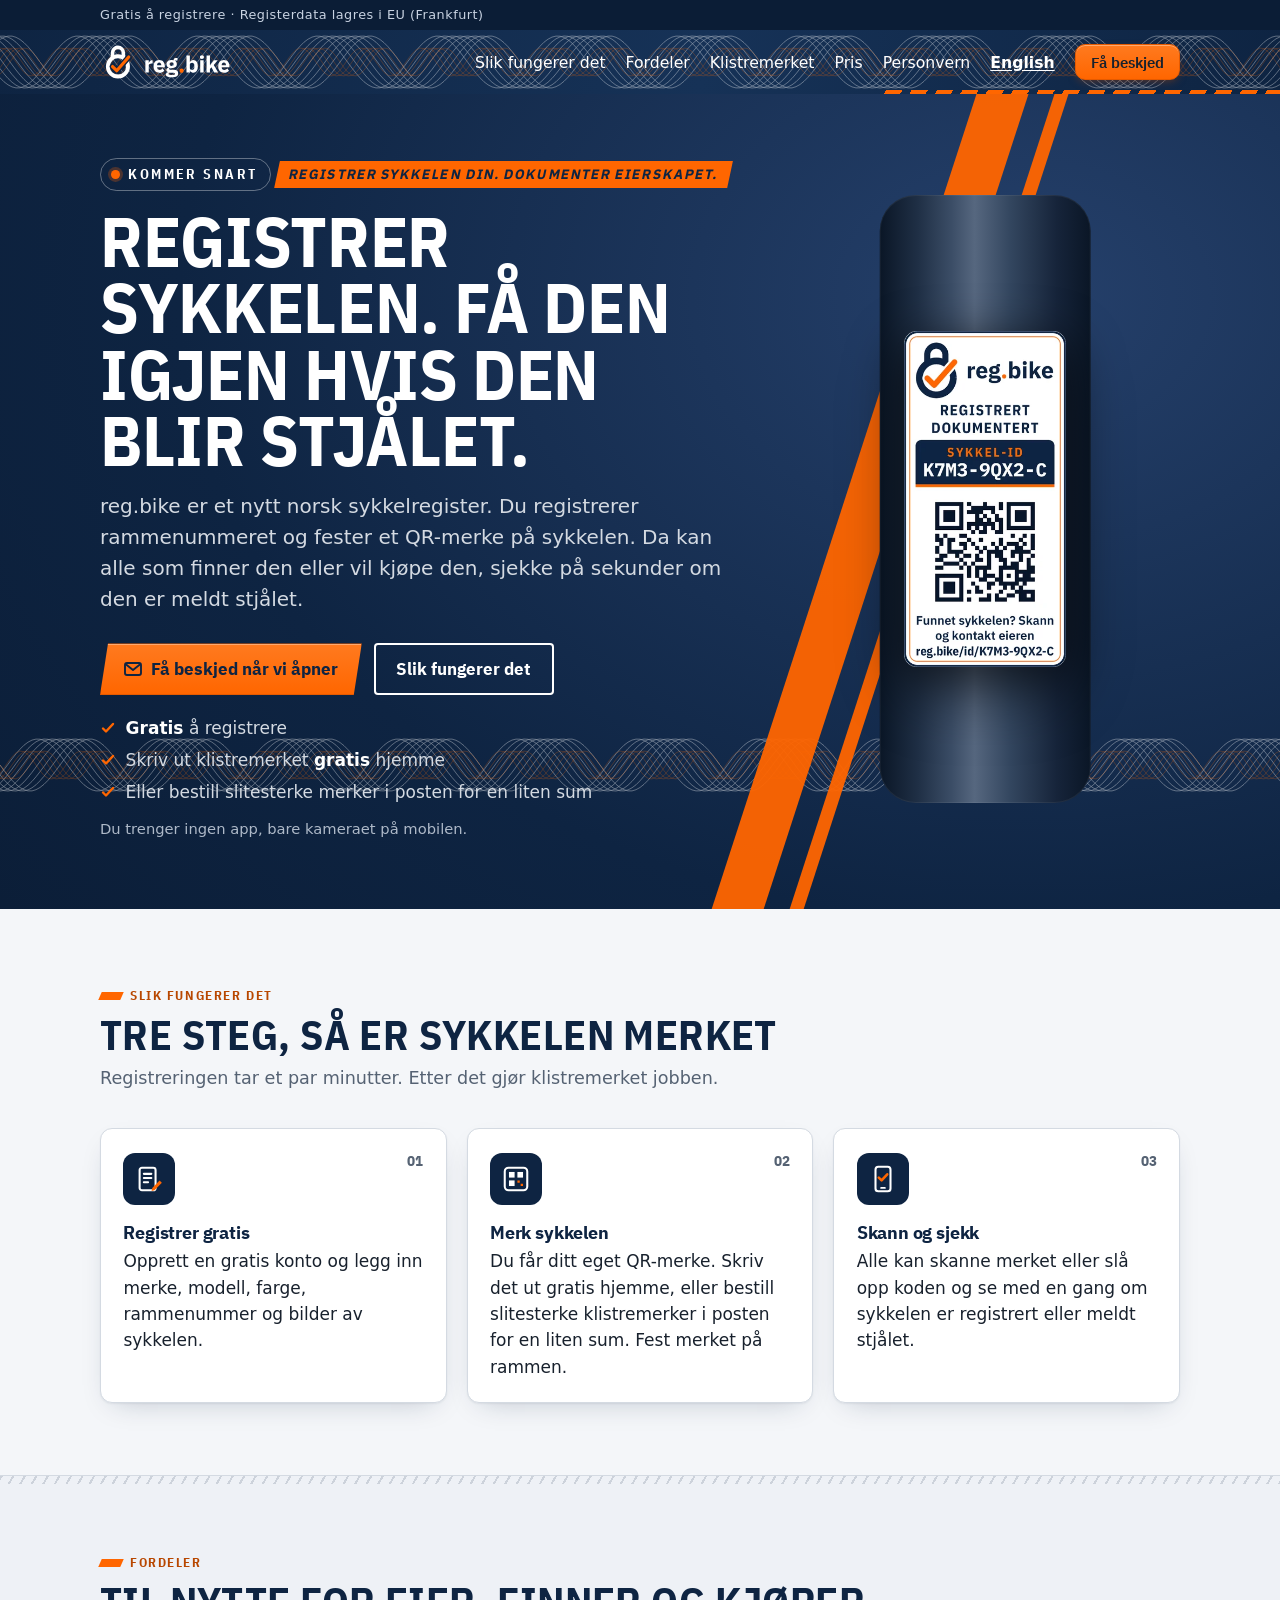
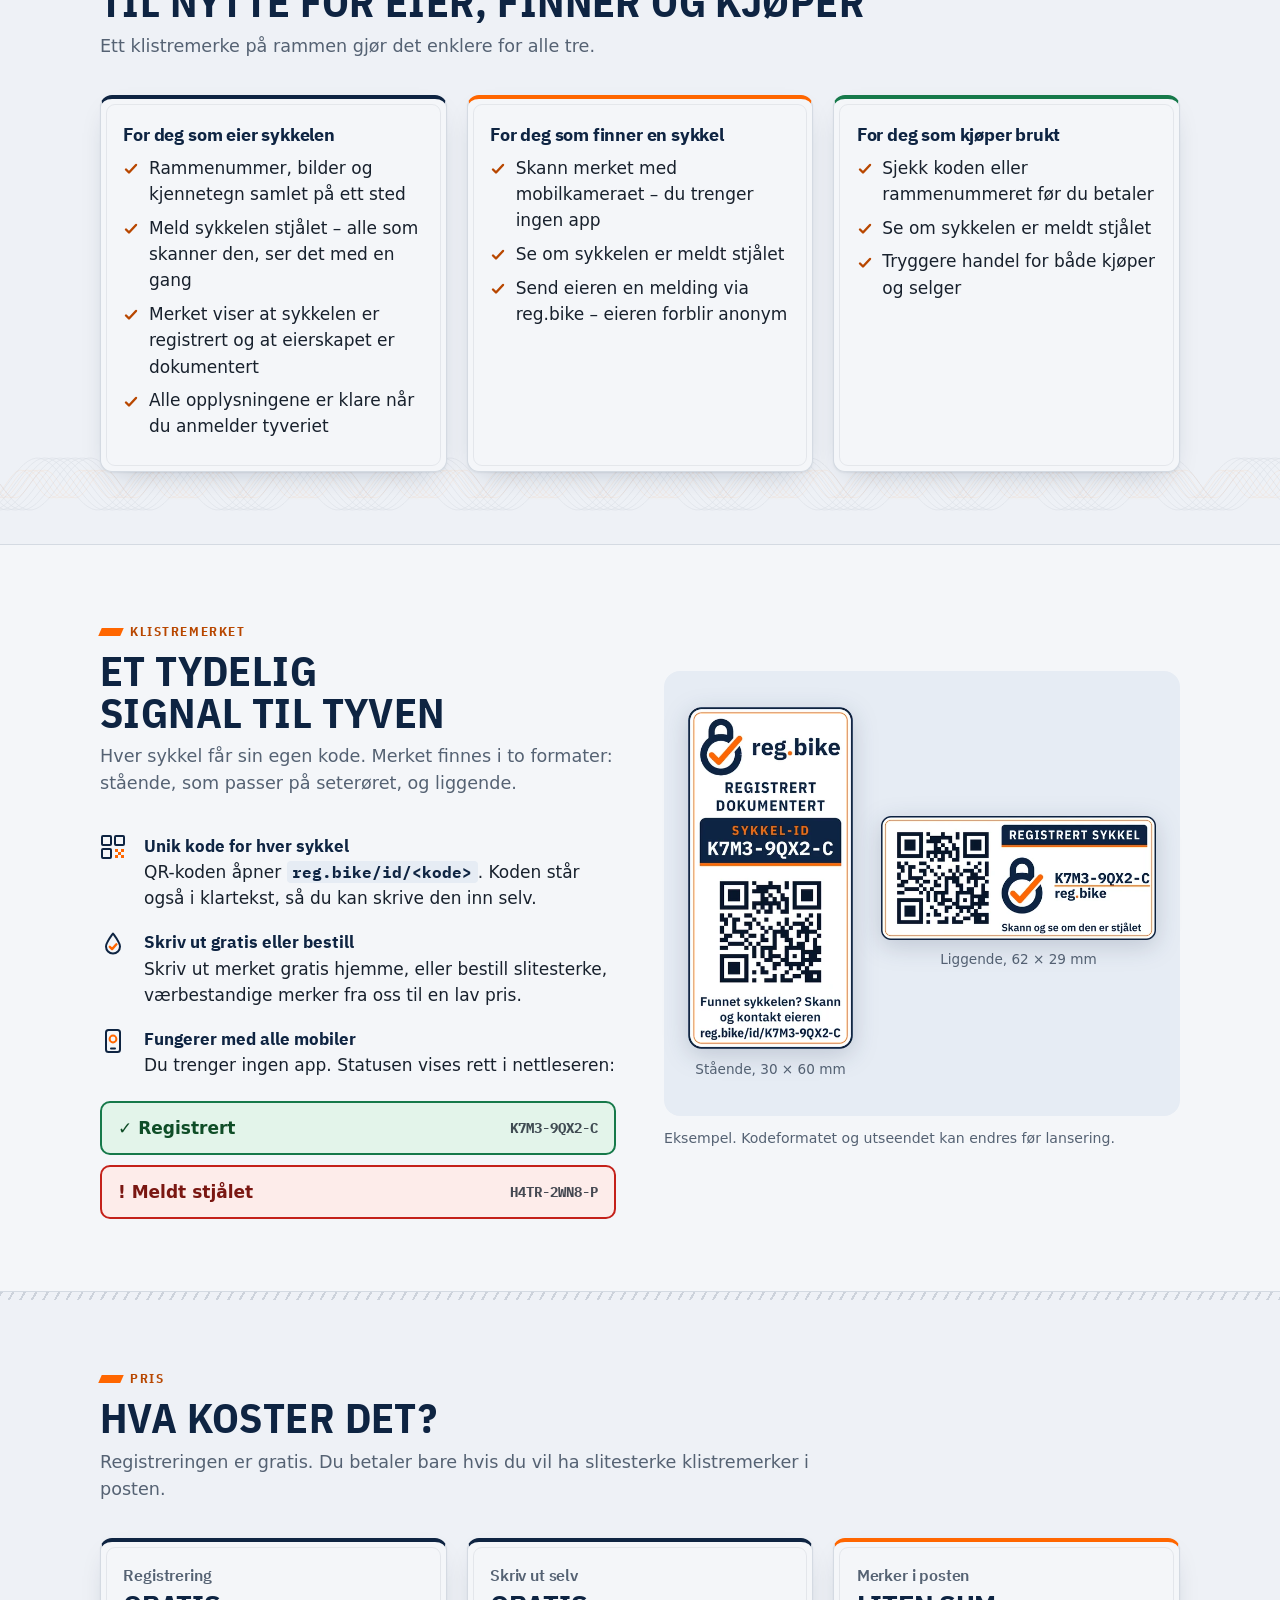
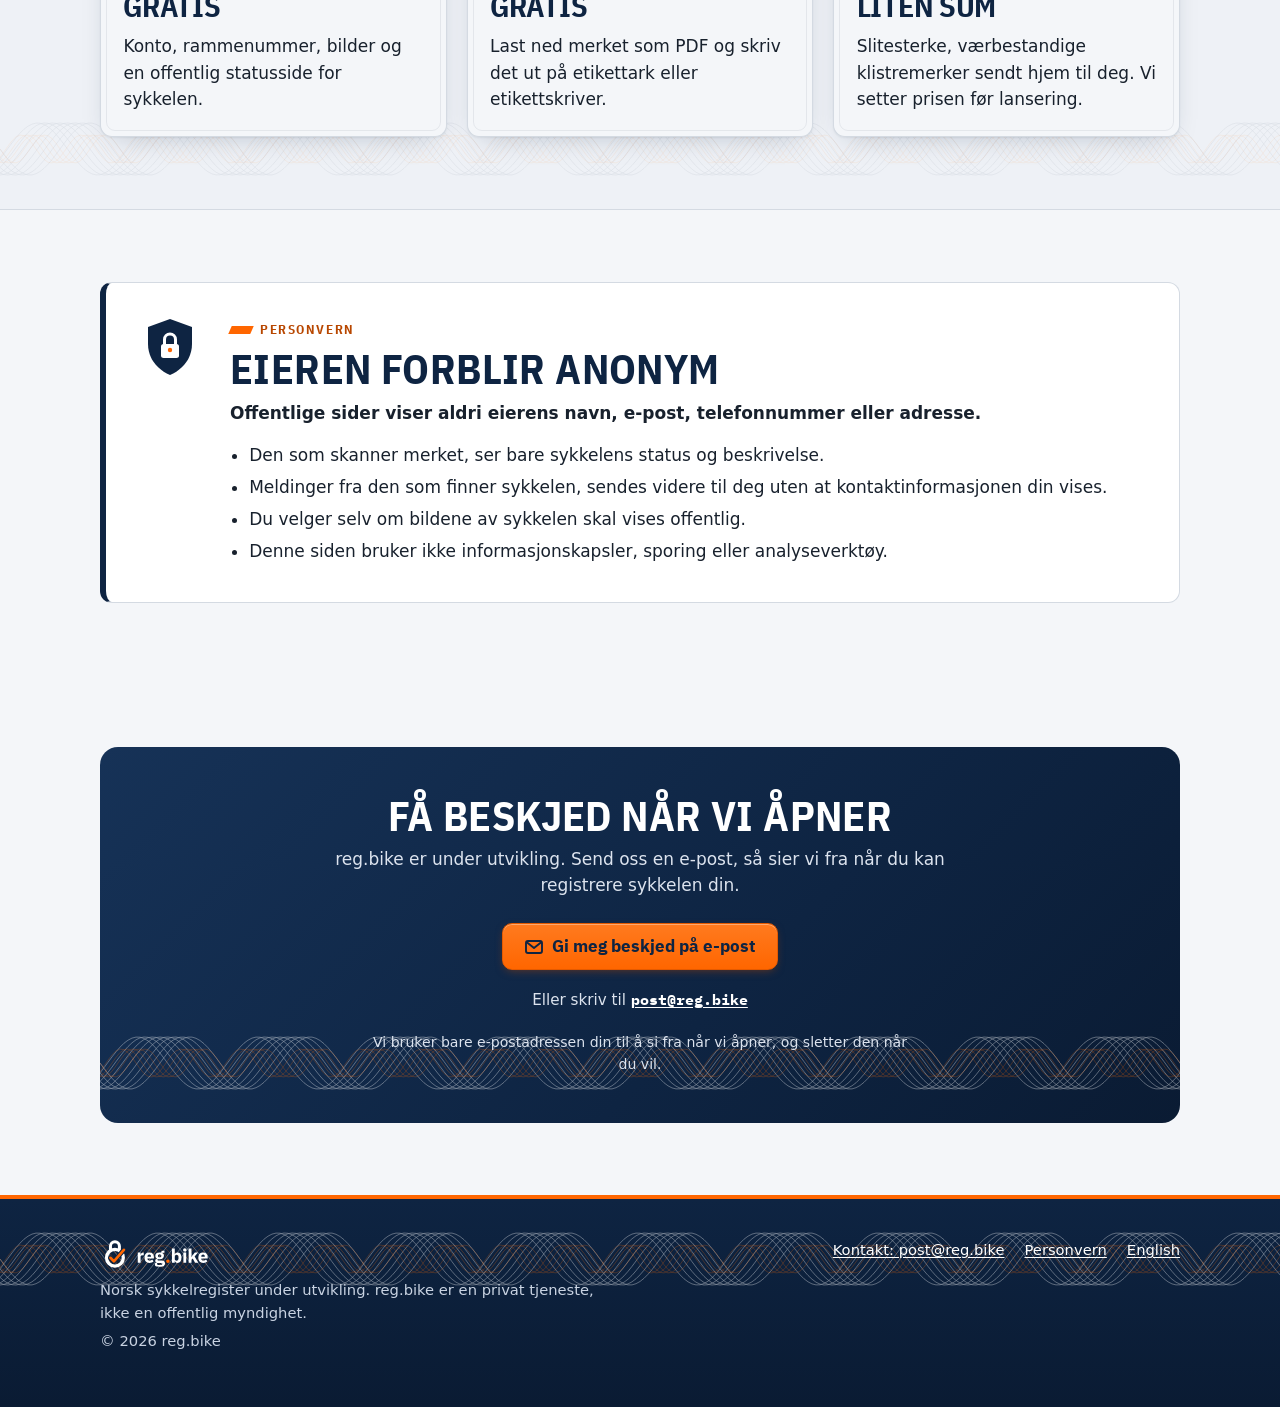
==== commit 0973828a: "New tagline: Registrer sykkelen din. Dokumenter eierskapet. Regenerated OG and sticker images; ignor" ====
--- a/index.html
+++ b/index.html
@@ -14,7 +14,7 @@
 <meta property="og:type" content="website">
 <meta property="og:site_name" content="reg.bike">
 <meta property="og:url" content="https://reg.bike/">
-<meta property="og:title" content="reg.bike · Din sykkel – registrert og sporbar.">
+<meta property="og:title" content="reg.bike · Registrer sykkelen din. Dokumenter eierskapet.">
 <meta property="og:description" content="Registrer sykkelen gratis og få ditt eget QR-merke. Skriv det ut selv, eller bestill slitesterke merker i posten. Alle som finner sykkelen eller vil kjøpe den, kan sjekke om den er meldt stjålet. Kommer snart.">
 <meta property="og:locale" content="nb_NO">
 <meta property="og:locale:alternate" content="en_GB">
@@ -22,12 +22,12 @@
 <meta property="og:image:type" content="image/png">
 <meta property="og:image:width" content="1200">
 <meta property="og:image:height" content="630">
-<meta property="og:image:alt" content="reg.bike-logoen og et QR-merke til sykkelen med teksten «Din sykkel – registrert og sporbar.»">
+<meta property="og:image:alt" content="reg.bike-logoen og et QR-merke til sykkelen med teksten «Registrer sykkelen din. Dokumenter eierskapet.»">
 <meta name="twitter:card" content="summary_large_image">
-<meta name="twitter:title" content="reg.bike · Din sykkel – registrert og sporbar.">
+<meta name="twitter:title" content="reg.bike · Registrer sykkelen din. Dokumenter eierskapet.">
 <meta name="twitter:description" content="Registrer sykkelen gratis og få ditt eget QR-merke. Skriv det ut selv, eller bestill slitesterke merker i posten. Alle som finner sykkelen eller vil kjøpe den, kan sjekke om den er meldt stjålet. Kommer snart.">
 <meta name="twitter:image" content="https://reg.bike/og-image.png">
-<meta name="twitter:image:alt" content="reg.bike-logoen og et QR-merke til sykkelen med teksten «Din sykkel – registrert og sporbar.»">
+<meta name="twitter:image:alt" content="reg.bike-logoen og et QR-merke til sykkelen med teksten «Registrer sykkelen din. Dokumenter eierskapet.»">
 <meta name="theme-color" content="#0E2442">
 <link rel="preload" href="fonts/IBMPlexSans-Bold.woff2" as="font" type="font/woff2" crossorigin>
 <link rel="preload" href="fonts/IBMPlexSansCondensed-Bold.woff2" as="font" type="font/woff2" crossorigin>
@@ -61,7 +61,7 @@
   <div class="wrap">
     <div>
       <p class="soon">Kommer snart</p>
-      <p class="slogan">Din sykkel&nbsp;– registrert og sporbar.</p>
+      <p class="slogan">Registrer sykkelen din. Dokumenter eierskapet.</p>
       <h1 id="hero-title">Registrer sykkelen. Få den igjen hvis den blir stjålet.</h1>
       <p class="lead">reg.bike er et nytt norsk sykkelregister. Du registrerer rammenummeret og fester et QR-merke på sykkelen. Da kan alle som finner den eller vil kjøpe den, sjekke på sekunder om den er meldt stjålet.</p>
       <div class="actions">
@@ -74,7 +74,7 @@
     <div class="tube">
       <picture>
         <source type="image/webp" srcset="img/sticker-portrait-30x60-color.webp 1x, img/sticker-portrait-30x60-color@2x.webp 2x">
-        <img src="img/sticker-portrait-30x60-color.png" srcset="img/sticker-portrait-30x60-color@2x.png 2x" width="300" height="622" alt="Eksempel på et stående reg.bike-merke til seterøret: «Registrert · Sporbar», sykkel-ID K7M3-9QX2-C, QR-kode og teksten «Funnet sykkelen? Skann og kontakt eieren»." fetchpriority="high">
+        <img src="img/sticker-portrait-30x60-color.png" srcset="img/sticker-portrait-30x60-color@2x.png 2x" width="300" height="622" alt="Eksempel på et stående reg.bike-merke til seterøret: «Registrert · Dokumentert», sykkel-ID K7M3-9QX2-C, QR-kode og teksten «Funnet sykkelen? Skann og kontakt eieren»." fetchpriority="high">
       </picture>
     </div>
   </div>
@@ -102,7 +102,7 @@
     <h2 id="ben-title">Til nytte for eier, finner og kjøper</h2>
     <p class="intro">Ett klistremerke på rammen gjør det enklere for alle tre.</p>
     <div class="cards">
-      <article class="card owner"><h3>For deg som eier sykkelen</h3><ul><li>Rammenummer, bilder og kjennetegn samlet på ett sted</li><li>Meld sykkelen stjålet – alle som skanner den, ser det med en gang</li><li>Merket viser at sykkelen er registrert og kan spores</li><li>Alle opplysningene er klare når du anmelder tyveriet</li></ul></article>
+      <article class="card owner"><h3>For deg som eier sykkelen</h3><ul><li>Rammenummer, bilder og kjennetegn samlet på ett sted</li><li>Meld sykkelen stjålet – alle som skanner den, ser det med en gang</li><li>Merket viser at sykkelen er registrert og at eierskapet er dokumentert</li><li>Alle opplysningene er klare når du anmelder tyveriet</li></ul></article>
       <article class="card finder"><h3>For deg som finner en sykkel</h3><ul><li>Skann merket med mobilkameraet – du trenger ingen app</li><li>Se om sykkelen er meldt stjålet</li><li>Send eieren en melding via reg.bike – eieren forblir anonym</li></ul></article>
       <article class="card buyer"><h3>For deg som kjøper brukt</h3><ul><li>Sjekk koden eller rammenummeret før du betaler</li><li>Se om sykkelen er meldt stjålet</li><li>Tryggere handel for både kjøper og selger</li></ul></article>
     </div>
